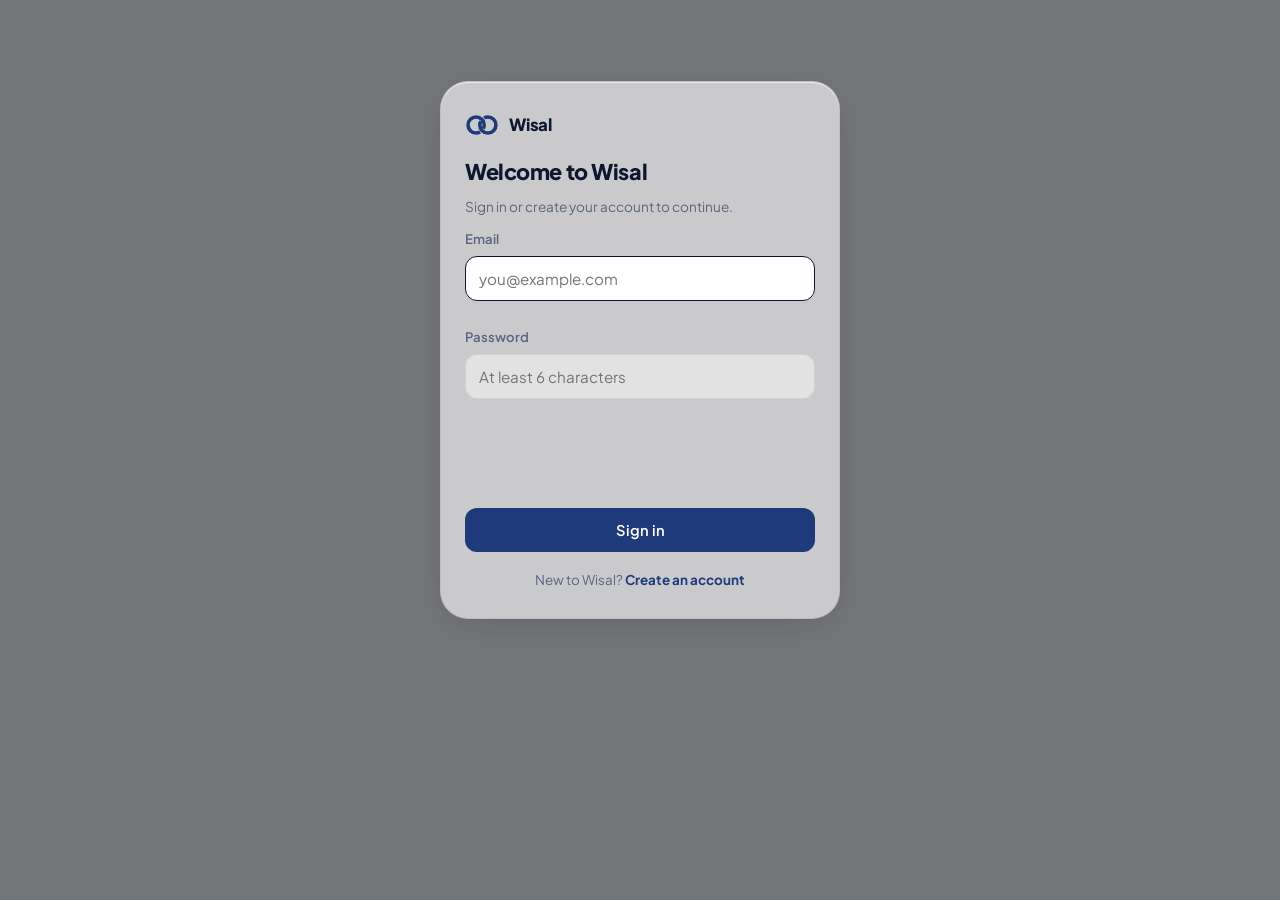
==== 002 index.html @ 13f4074b "Rename index.html to 002 index.html" ====
<!doctype html>
<html lang="en" data-theme="light">
<head>
<meta charset="utf-8">
<meta name="viewport" content="width=device-width, initial-scale=1, viewport-fit=cover">
<meta name="theme-color" content="#F3F5FA" media="(prefers-color-scheme: light)">
<meta name="theme-color" content="#0A0E1A" media="(prefers-color-scheme: dark)">
<link rel="manifest" href="./manifest.json">
<meta name="color-scheme" content="light dark">
<meta name="mobile-web-app-capable" content="yes">
<meta name="apple-mobile-web-app-capable" content="yes">
<meta name="apple-mobile-web-app-status-bar-style" content="black-translucent">
<meta name="apple-mobile-web-app-title" content="Wisal">
<meta name="application-name" content="Wisal">
<link rel="icon" type="image/png" href="[data-uri]">
<link rel="apple-touch-icon" href="[data-uri]">
<title>Wisal</title>
<meta name="description" content="Wisal, a calm, private family life OS. Fifteen spaces for your household: family, health, money, meals, memories and more. Offline-first, your data stays on your device.">
<link rel="preconnect" href="https://fonts.googleapis.com">
<link rel="preconnect" href="https://fonts.gstatic.com" crossorigin>
<link href="https://fonts.googleapis.com/css2?family=Plus+Jakarta+Sans:wght@400;500;600;700;800&family=IBM+Plex+Mono:wght@400;500;600&display=swap" rel="stylesheet">
<link rel="stylesheet" href="/styles.css">
</head>
<body>
<div class="app" id="app" style="display:none">
 <div class="backdrop" id="backdrop" hidden data-action="close-drawer"></div>

 <!-- ===================== SIDEBAR ===================== -->
 <aside class="sidebar" id="sidebar" aria-label="Primary navigation">
 <div class="brand">
 <button class="brand__logo" id="brandLogo" data-action="avatar" title="Set your profile picture" aria-label="Set your profile picture">
 <svg stroke-linecap="butt" class="ico" viewBox="0 0 24 24" fill="none" stroke="currentColor" stroke-width="2.5"><circle cx="7.85" cy="12" r="5.7" stroke-dasharray="2.64 3.34 29.84"/><circle cx="16.15" cy="12" r="5.7" stroke-dasharray="20.54 3.34 11.93"/></svg>
 </button>
 <span class="brand__text">
 <span class="brand__name">Wisal</span>
 <span class="brand__sub" id="brandSub">Family OS</span>
 </span>
 </div>

 <nav class="nav" aria-label="Spaces">
 <button class="nav__item" data-view="home" title="Home">
 <svg class="ico" viewBox="0 0 24 24"><rect x="3.5" y="3.5" width="7" height="7" rx="2.2"/><rect x="13.5" y="3.5" width="7" height="7" rx="2.2"/><rect x="3.5" y="13.5" width="7" height="7" rx="2.2"/><rect x="13.5" y="13.5" width="7" height="7" rx="2.2"/></svg>
 <span class="nav__label">Home</span>
 </button>

 <button class="nav__item nav__item--hidden-day" hidden data-view="dashboard" style="--c:var(--m-dashboard)" title="My Day">
 <svg class="ico" viewBox="0 0 24 24"><path d="M3 18h18"/><path d="M7 18a5 5 0 0 1 10 0"/><path d="M12 3.5V6M5.2 8.2 6.8 9.8M18.8 8.2 17.2 9.8M2.5 14h2M19.5 14h2"/></svg>
 <span class="nav__label">My Day</span>
 </button>

 <button class="nav__item nav__item--ai" data-view="ai" data-aitab="1" style="--c:var(--m-ai)" title="Wisal AI"><svg class="ico" viewBox="0 0 24 24"><path d="M12 3l2.5 5.5L20 11l-5.5 2.5L12 19l-2.5-5.5L4 11l5.5-2.5z"/></svg><span class="nav__label">AI Assistant</span></button>

 <button class="nav__item nav__item--hidden-chats" data-view="ai" hidden style="--c:var(--m-ai)" title="Chats"><svg class="ico" viewBox="0 0 24 24"><path d="M4.5 6.6a2 2 0 0 1 2-2h11a2 2 0 0 1 2 2v6a2 2 0 0 1-2 2h-6.4l-4.1 3.4V14.6H6.5a2 2 0 0 1-2-2Z"/><circle cx="9.4" cy="9.6" r=".8" fill="currentColor" stroke="none"/><circle cx="12.9" cy="9.6" r=".8" fill="currentColor" stroke="none"/><circle cx="16.4" cy="9.6" r=".8" fill="currentColor" stroke="none"/></svg><span class="nav__label">Chats</span></button>

 <div class="nav__group" data-group="people" style="--c:var(--m-family)">
 <button class="nav__grouphd" data-grouphd="people" title="Family &amp; People"><span class="nav__groupico"><svg class="ico" viewBox="0 0 24 24"><circle cx="9" cy="8" r="2.7"/><path d="M4.4 19c0-2.85 2.05-4.6 4.6-4.6s4.6 1.75 4.6 4.6"/><circle cx="16.6" cy="9.4" r="2"/><path d="M14.6 19c.15-1.95 1-3.3 2.6-3.3 1.45 0 2.35.95 2.6 2.4"/></svg></span><span class="nav__grouptitle">Family &amp; People</span><svg class="nav__chev" viewBox="0 0 24 24"><path d="M6 9l6 6 6-6"/></svg></button>
 <div class="nav__groupitems">
 <button class="nav__item" data-view="family" style="--c:var(--m-family)" title="Family Management">
 <svg class="ico" viewBox="0 0 24 24"><circle cx="9" cy="8" r="2.7"/><path d="M4.4 19c0-2.85 2.05-4.6 4.6-4.6s4.6 1.75 4.6 4.6"/><circle cx="16.6" cy="9.4" r="2"/><path d="M14.6 19c.15-1.95 1-3.3 2.6-3.3 1.45 0 2.35.95 2.6 2.4"/></svg>
 <span class="nav__label">Family</span>
 </button>
 <button class="nav__item" data-view="relationship" style="--c:var(--m-relationship)" title="Relationship">
 <svg class="ico" viewBox="0 0 24 24"><path d="M12 20.3s-7-4.4-7-9.4A3.8 3.8 0 0 1 12 8.2a3.8 3.8 0 0 1 7 2.7c0 5-7 9.4-7 9.4Z"/></svg>
 <span class="nav__label">Relationship</span>
 </button>
 <button class="nav__item" data-view="planning" style="--c:var(--m-planning)" title="Planning">
 <svg class="ico" viewBox="0 0 24 24"><rect x="5" y="4.5" width="14" height="16" rx="2"/><path d="M9 4.5V3.5h6v1"/><path d="M8.5 11.5l1.8 1.8L14 9.5"/></svg>
 <span class="nav__label">Planning</span>
 </button>
 <button class="nav__item" data-view="memory" style="--c:var(--m-memory)" title="Memory Vault">
 <svg class="ico" viewBox="0 0 24 24"><path d="M5 8.5 12 5l7 3.5v7L12 19l-7-3.5Z"/><path d="M5 8.5 12 12l7-3.5M12 12v7"/></svg>
 <span class="nav__label">Memory Vault</span>
 </button>

 <button class="nav__item" data-view="vault" style="--c:var(--m-vault)" title="Secure Vault">
 <svg class="ico" viewBox="0 0 24 24"><rect x="4" y="10" width="16" height="11" rx="2.5"/><path d="M8 10V7a4 4 0 0 1 8 0v3"/><circle cx="12" cy="15.5" r="1.6"/></svg>
 <span class="nav__label">Secure Vault</span>
 </button>
 </div>
 </div>

 <div class="nav__group" data-group="health" style="--c:var(--m-health)">
 <button class="nav__grouphd" data-grouphd="health" title="Health &amp; Body"><span class="nav__groupico"><svg class="ico" viewBox="0 0 24 24"><path d="M12 20s-7-4.25-7-9.1C5 8.2 6.75 6.6 9 6.6c1.45 0 2.65.72 3 1.8.35-1.08 1.55-1.8 3-1.8 2.25 0 4 1.6 4 4.3 0 4.85-7 9.1-7 9.1Z"/></svg></span><span class="nav__grouptitle">Health &amp; Body</span><svg class="nav__chev" viewBox="0 0 24 24"><path d="M6 9l6 6 6-6"/></svg></button>
 <div class="nav__groupitems">
 <button class="nav__item" data-view="health" style="--c:var(--m-health)" title="Health &amp; Medical">
 <svg class="ico" viewBox="0 0 24 24"><path d="M12 20s-7-4.25-7-9.1C5 8.2 6.75 6.6 9 6.6c1.45 0 2.65.72 3 1.8.35-1.08 1.55-1.8 3-1.8 2.25 0 4 1.6 4 4.3 0 4.85-7 9.1-7 9.1Z"/><path d="M12 10.4v3.5M10.25 12.15h3.5"/></svg>
 <span class="nav__label">Health &amp; Medical</span>
 </button>
 <button class="nav__item" data-view="fitness" style="--c:var(--m-fitness)" title="Fitness">
 <svg class="ico" viewBox="0 0 24 24"><path d="M6.5 9v6M4 10.5v3M17.5 9v6M20 10.5v3M6.5 12h11"/></svg>
 <span class="nav__label">Fitness</span>
 </button>
 <button class="nav__item" data-view="nutrition" style="--c:var(--m-nutrition)" title="Nutrition">
 <svg class="ico" viewBox="0 0 24 24"><path d="M5 19C5 11 11 5 19 5c0 8-6 14-14 14Z"/><path d="M5 19l7-7"/></svg>
 <span class="nav__label">Nutrition</span>
 </button>
 </div>
 </div>

 <div class="nav__group" data-group="home" style="--c:var(--m-finance)">
 <button class="nav__grouphd" data-grouphd="home" title="Home &amp; Money"><span class="nav__groupico"><svg class="ico" viewBox="0 0 24 24"><path d="M4 11.5 12 5l8 6.5"/><path d="M6 10.5V19a1 1 0 0 0 1 1h10a1 1 0 0 0 1-1v-8.5"/></svg></span><span class="nav__grouptitle">Home &amp; Money</span><svg class="nav__chev" viewBox="0 0 24 24"><path d="M6 9l6 6 6-6"/></svg></button>
 <div class="nav__groupitems">
 <button class="nav__item" data-view="cooking" style="--c:var(--m-cooking)" title="Cooking">
 <svg class="ico" viewBox="0 0 24 24"><path d="M5 10.5h14V16a3 3 0 0 1-3 3H8a3 3 0 0 1-3-3v-5.5Z"/><path d="M3.5 10.5h17M8.5 10.5V8.5a3.5 3.5 0 0 1 7 0v2"/></svg>
 <span class="nav__label">Cooking</span>
 </button>
 <button class="nav__item" data-view="homemgmt" style="--c:var(--m-homemgmt)" title="Home Management">
 <svg class="ico" viewBox="0 0 24 24"><path d="M4 11.5 12 5l8 6.5"/><path d="M6 10.5V19a1 1 0 0 0 1 1h10a1 1 0 0 0 1-1v-8.5"/><path d="M10 20v-4h4v4"/></svg>
 <span class="nav__label">Home Management</span>
 </button>
 <button class="nav__item" data-view="finance" style="--c:var(--m-finance)" title="Finance">
 <svg class="ico" viewBox="0 0 24 24"><path d="M4 7.6C4 6.2 5.15 5.1 6.6 5.1H16.5a1 1 0 0 1 1 1V8"/><rect x="4" y="7.6" width="15.5" height="11.4" rx="2.4"/><path d="M19.5 11.7h-2.7a2.05 2.05 0 0 0 0 4.1h2.7"/><circle cx="16.2" cy="13.75" r=".7" fill="currentColor" stroke="none"/></svg>
 <span class="nav__label">Finance</span>
 </button>
 </div>
 </div>

 <div class="nav__group" data-group="life" style="--c:var(--m-learning)">
 <button class="nav__grouphd" data-grouphd="life" title="Life &amp; Growth"><span class="nav__groupico"><svg class="ico" viewBox="0 0 24 24"><circle cx="12" cy="12" r="8.5"/><path d="M14.9 9.1 13.2 13l-4.1 1.9L10.8 11Z"/></svg></span><span class="nav__grouptitle">Life &amp; Growth</span><svg class="nav__chev" viewBox="0 0 24 24"><path d="M6 9l6 6 6-6"/></svg></button>
 <div class="nav__groupitems">
 <button class="nav__item" data-view="learning" style="--c:var(--m-learning)" title="Learning">
 <svg class="ico" viewBox="0 0 24 24"><path d="M12 6.6C10.5 5.5 8.6 5.1 6.5 5.1c-1 0-1.8.1-2.5.35v12.2c.7-.25 1.5-.35 2.5-.35 2.1 0 4 .4 5.5 1.5"/><path d="M12 6.6c1.5-1.1 3.4-1.5 5.5-1.5 1 0 1.8.1 2.5.35v12.2c-.7-.25-1.5-.35-2.5-.35-2.1 0-4 .4-5.5 1.5"/><path d="M12 6.6v12.2"/></svg>
 <span class="nav__label">Learning</span>
 </button>
 <button class="nav__item" data-view="journal" style="--c:var(--m-journal)" title="Journal &amp; Memories">
 <svg class="ico" viewBox="0 0 24 24"><rect x="4.6" y="3.6" width="14.8" height="16.8" rx="2.3"/><path d="M8 3.6v16.8"/><path d="M13 3.6v5.6l2-1.35 2 1.35V3.6"/></svg>
 <span class="nav__label">Journal &amp; Memories</span>
 </button>
 <button class="nav__item" data-view="travel" style="--c:var(--m-travel)" title="Travel">
 <svg class="ico" viewBox="0 0 24 24"><rect x="4" y="7.6" width="16" height="11.9" rx="2.3"/><path d="M9 7.6V6.1A1.5 1.5 0 0 1 10.5 4.6h3A1.5 1.5 0 0 1 15 6.1V7.6"/><path d="M9.2 7.6v11.9M14.8 7.6v11.9"/></svg>
 <span class="nav__label">Travel</span>
 </button>
 </div>
 </div>

 <div class="nav__group" data-group="soul" style="--c:var(--m-wellbeing)">
 <button class="nav__grouphd" data-grouphd="soul" title="Mind &amp; Soul"><span class="nav__groupico"><svg class="ico" viewBox="0 0 24 24"><path d="M12 3.5c2.2 1.8 2.2 4.6 0 6.4-2.2-1.8-2.2-4.6 0-6.4Z"/><path d="M12 9.9c1.8 2.2 4.6 2.2 6.4 0-1.8-2.2-4.6-2.2-6.4 0Z"/><path d="M12 9.9c-1.8 2.2-4.6 2.2-6.4 0 1.8-2.2 4.6-2.2 6.4 0Z"/><path d="M12 10v10.5"/></svg></span><span class="nav__grouptitle">Mind &amp; Soul</span><svg class="nav__chev" viewBox="0 0 24 24"><path d="M6 9l6 6 6-6"/></svg></button>
 <div class="nav__groupitems">
 <button class="nav__item" data-view="wellbeing" style="--c:var(--m-wellbeing)" title="Wellbeing &amp; Growth">
 <svg class="ico" viewBox="0 0 24 24"><path d="M12 21v-8"/><path d="M12 13c0-2.8 2-4.8 4.8-4.8 0 2.8-2 4.8-4.8 4.8Z"/><path d="M12 14.5c0-2.4-1.8-4.2-4.4-4.2 0 2.4 1.8 4.2 4.4 4.2Z"/></svg>
 <span class="nav__label">Wellbeing &amp; Growth</span>
 </button>
 <button class="nav__item" data-view="legacy" style="--c:var(--m-legacy)" title="Legacy &amp; Akhirah">
 <svg class="ico" viewBox="0 0 24 24"><circle cx="12" cy="9" r="5"/><path d="M12 14v6.5"/><path d="M9 20.5h6"/></svg>
 <span class="nav__label">Legacy &amp; Akhirah</span>
 </button>
 </div>
 </div>

 <div class="nav__divider"></div>

 <button class="nav__item" data-view="settings" style="--c:var(--m-settings)" title="Settings">
 <svg class="ico" viewBox="0 0 24 24"><path d="M4 7.2h8.3M16.8 7.2H20"/><circle cx="14.7" cy="7.2" r="2.3"/><path d="M4 16.8h2.9M11.4 16.8H20"/><circle cx="9.1" cy="16.8" r="2.3"/></svg>
 <span class="nav__label">Settings</span>
 </button>
 </nav>

 <div class="sidebar__foot">
 <button class="footbtn" data-action="theme-toggle" aria-label="Toggle light or dark theme">
 <svg class="ico ico-sun" viewBox="0 0 24 24"><circle cx="12" cy="12" r="4"/><path d="M12 2.5v2M12 19.5v2M21.5 12h-2M4.5 12h-2M18.4 5.6l-1.4 1.4M7 17l-1.4 1.4M18.4 18.4 17 17M7 7 5.6 5.6"/></svg>
 <svg class="ico ico-moon" viewBox="0 0 24 24"><path d="M20.5 14.6A8 8 0 0 1 9.4 3.5 7 7 0 1 0 20.5 14.6Z"/></svg>
 <span class="footbtn__lbl">Theme</span>
 </button>
 <button class="footbtn" data-action="collapse" aria-label="Collapse navigation">
 <svg class="ico" viewBox="0 0 24 24"><rect x="3.5" y="4.5" width="17" height="15" rx="2.6"/><path d="M9.2 4.5v15"/><path d="M15.6 9.5 13 12l2.6 2.5"/></svg>
 <span class="footbtn__lbl">Collapse</span>
 </button>
 </div>
 </aside>

 <!-- ===================== MAIN ===================== -->
 <div class="main">
 <header class="topbar">
 <button class="iconbtn topbar__menu" data-action="menu" aria-label="Open menu">
 <svg class="ico" viewBox="0 0 24 24"><path d="M4 7h16M4 12h16M4 17h16"/></svg>
 </button>
 <div class="topbar__title" id="pageTitle">Home</div>
 <div class="topbar__right">
 <span class="clock" id="clock">—</span>
 <div class="qa">
 <button class="qa__btn" id="qaBtn" aria-label="Quick add" title="Quick add" aria-haspopup="true" aria-expanded="false"><svg class="ico" viewBox="0 0 24 24"><path d="M12 5v14M5 12h14"/></svg></button>
 </div>
 <button class="iconbtn" id="srchBtn" aria-label="Search everything" title="Search (Ctrl+K)" aria-haspopup="dialog">
 <svg class="ico" viewBox="0 0 24 24"><circle cx="11" cy="11" r="6.5"/><path d="M20 20l-4.2-4.2"/></svg>
 </button>
 <div class="noti">
 <button class="iconbtn noti__btn" id="notiBtn" aria-label="Notifications" title="Notifications" aria-haspopup="true" aria-expanded="false">
 <svg class="ico" viewBox="0 0 24 24"><path d="M6 9.5a6 6 0 0 1 12 0c0 4 1.4 5.5 1.4 5.5H4.6S6 13.5 6 9.5Z"/><path d="M10 18.5a2 2 0 0 0 4 0"/></svg>
 <span class="noti__badge" id="notiBadge" hidden>0</span>
 </button>
 </div>
 <button class="iconbtn" data-action="theme-toggle" aria-label="Toggle light or dark theme" title="Toggle theme">
 <svg class="ico ico-sun" viewBox="0 0 24 24"><circle cx="12" cy="12" r="4"/><path d="M12 2.5v2M12 19.5v2M21.5 12h-2M4.5 12h-2M18.4 5.6l-1.4 1.4M7 17l-1.4 1.4M18.4 18.4 17 17M7 7 5.6 5.6"/></svg>
 <svg class="ico ico-moon" viewBox="0 0 24 24"><path d="M20.5 14.6A8 8 0 0 1 9.4 3.5 7 7 0 1 0 20.5 14.6Z"/></svg>
 </button>
 </div>
 </header>

 <main class="canvas" id="canvas">

 <!-- ===== HOME ===== -->
 <section class="view active" id="view-home">
 <div class="dash">
 <header class="hero reveal">
 <svg class="hero__rings" viewBox="0 0 100 100" aria-hidden="true"><circle cx="38" cy="50" r="26"/><circle cx="62" cy="50" r="26"/></svg>
 <span class="hero__salam">Assalamu alaikum</span>
 <h1 class="dash__title"><span id="greetWord">Welcome</span>,<br><span id="greetName" class="dash__name">Welcome home</span></h1>
 <p class="dash__lede hero__lede">One calm home for everything your family is.</p>
 <div class="hero__pulse" id="heroPulse"></div>
 <div class="hero__date"><span id="dashDate">&mdash;</span> &middot; Family OS</div>
 </header>

 <div id="gsCard"></div>

 <div id="homeToday" class="reveal" style="animation-delay:.05s"></div>
 <div id="homeGlance" class="reveal" style="animation-delay:.1s"></div>

 <div class="dash__quicklabel reveal" style="animation-delay:.07s"><span class="eyebrow">Quick actions</span></div>
 <div class="dash__quick reveal" style="animation-delay:.08s">
 <button class="quick" data-view="family">
 <span class="quick__ico" style="--c:var(--m-family)"><svg class="ico" viewBox="0 0 24 24"><circle cx="9" cy="8" r="2.7"/><path d="M4.4 19c0-2.85 2.05-4.6 4.6-4.6s4.6 1.75 4.6 4.6"/><circle cx="16.6" cy="9.4" r="2"/><path d="M14.6 19c.15-1.95 1-3.3 2.6-3.3 1.45 0 2.35.95 2.6 2.4"/></svg></span>
 <span>Set up your family</span>
 <svg class="ico ico-arrow" viewBox="0 0 24 24"><path d="M5 12h14M13 6l6 6-6 6"/></svg>
 </button>
 <button class="quick" data-view="journal">
 <span class="quick__ico" style="--c:var(--m-journal)"><svg class="ico" viewBox="0 0 24 24"><rect x="4.6" y="3.6" width="14.8" height="16.8" rx="2.3"/><path d="M8 3.6v16.8"/><path d="M13 3.6v5.6l2-1.35 2 1.35V3.6"/></svg></span>
 <span>Write a memory</span>
 <svg class="ico ico-arrow" viewBox="0 0 24 24"><path d="M5 12h14M13 6l6 6-6 6"/></svg>
 </button>
 <button class="quick" data-view="travel">
 <span class="quick__ico" style="--c:var(--m-travel)"><svg class="ico" viewBox="0 0 24 24"><rect x="4" y="7.6" width="16" height="11.9" rx="2.3"/><path d="M9 7.6V6.1A1.5 1.5 0 0 1 10.5 4.6h3A1.5 1.5 0 0 1 15 6.1V7.6"/><path d="M9.2 7.6v11.9M14.8 7.6v11.9"/></svg></span>
 <span>Plan a trip</span>
 <svg class="ico ico-arrow" viewBox="0 0 24 24"><path d="M5 12h14M13 6l6 6-6 6"/></svg>
 </button>
 </div>

 <section class="dash__domains reveal" style="animation-delay:.16s">
 <div class="domains__head"><span class="eyebrow">Your spaces</span><span class="domains__count">15 spaces</span></div>
 <div class="domains">
 <button class="domain" data-view="family" style="--c:var(--m-family)">
 <span class="domain__chip"><svg class="ico" viewBox="0 0 24 24"><circle cx="9" cy="8" r="2.7"/><path d="M4.4 19c0-2.85 2.05-4.6 4.6-4.6s4.6 1.75 4.6 4.6"/><circle cx="16.6" cy="9.4" r="2"/><path d="M14.6 19c.15-1.95 1-3.3 2.6-3.3 1.45 0 2.35.95 2.6 2.4"/></svg></span>
 <div><div class="domain__title">Family</div><div class="domain__desc">Profiles, roles &amp; the household rhythm.</div></div>
 <div class="domain__foot"><span class="domain__status">Ready</span><svg class="ico ico-arrow" viewBox="0 0 24 24"><path d="M5 12h14M13 6l6 6-6 6"/></svg></div>
 </button>

 <button class="domain" data-view="relationship" style="--c:var(--m-relationship)">
 <span class="domain__chip"><svg class="ico" viewBox="0 0 24 24"><path d="M12 20.3s-7-4.4-7-9.4A3.8 3.8 0 0 1 12 8.2a3.8 3.8 0 0 1 7 2.7c0 5-7 9.4-7 9.4Z"/></svg></span>
 <div><div class="domain__title">Relationship</div><div class="domain__desc">Dates, gestures &amp; quality time.</div></div>
 <div class="domain__foot"><span class="domain__status">Ready</span><svg class="ico ico-arrow" viewBox="0 0 24 24"><path d="M5 12h14M13 6l6 6-6 6"/></svg></div>
 </button>

 <button class="domain" data-view="planning" style="--c:var(--m-planning)">
 <span class="domain__chip"><svg class="ico" viewBox="0 0 24 24"><rect x="5" y="4.5" width="14" height="16" rx="2"/><path d="M9 4.5V3.5h6v1"/><path d="M8.5 11.5l1.8 1.8L14 9.5"/></svg></span>
 <div><div class="domain__title">Planning</div><div class="domain__desc">To-dos, weekly plans &amp; projects.</div></div>
 <div class="domain__foot"><span class="domain__status">Ready</span><svg class="ico ico-arrow" viewBox="0 0 24 24"><path d="M5 12h14M13 6l6 6-6 6"/></svg></div>
 </button>

 <button class="domain" data-view="memory" style="--c:var(--m-memory)">
 <span class="domain__chip"><svg class="ico" viewBox="0 0 24 24"><path d="M5 8.5 12 5l7 3.5v7L12 19l-7-3.5Z"/><path d="M5 8.5 12 12l7-3.5M12 12v7"/></svg></span>
 <div><div class="domain__title">Memory Vault</div><div class="domain__desc">Photos, milestones &amp; keepsakes.</div></div>
 <div class="domain__foot"><span class="domain__status">Ready</span><svg class="ico ico-arrow" viewBox="0 0 24 24"><path d="M5 12h14M13 6l6 6-6 6"/></svg></div>
 </button>

 <button class="domain" data-view="health" style="--c:var(--m-health)">
 <span class="domain__chip"><svg class="ico" viewBox="0 0 24 24"><path d="M12 20s-7-4.25-7-9.1C5 8.2 6.75 6.6 9 6.6c1.45 0 2.65.72 3 1.8.35-1.08 1.55-1.8 3-1.8 2.25 0 4 1.6 4 4.3 0 4.85-7 9.1-7 9.1Z"/><path d="M12 10.4v3.5M10.25 12.15h3.5"/></svg></span>
 <div><div class="domain__title">Health &amp; Medical</div><div class="domain__desc">Records, appointments &amp; medications.</div></div>
 <div class="domain__foot"><span class="domain__status">Ready</span><svg class="ico ico-arrow" viewBox="0 0 24 24"><path d="M5 12h14M13 6l6 6-6 6"/></svg></div>
 </button>

 <button class="domain" data-view="fitness" style="--c:var(--m-fitness)">
 <span class="domain__chip"><svg class="ico" viewBox="0 0 24 24"><path d="M6.5 9v6M4 10.5v3M17.5 9v6M20 10.5v3M6.5 12h11"/></svg></span>
 <div><div class="domain__title">Fitness</div><div class="domain__desc">Workouts, steps &amp; routines.</div></div>
 <div class="domain__foot"><span class="domain__status">Ready</span><svg class="ico ico-arrow" viewBox="0 0 24 24"><path d="M5 12h14M13 6l6 6-6 6"/></svg></div>
 </button>

 <button class="domain" data-view="nutrition" style="--c:var(--m-nutrition)">
 <span class="domain__chip"><svg class="ico" viewBox="0 0 24 24"><path d="M5 19C5 11 11 5 19 5c0 8-6 14-14 14Z"/><path d="M5 19l7-7"/></svg></span>
 <div><div class="domain__title">Nutrition</div><div class="domain__desc">Meal plans, water &amp; groceries.</div></div>
 <div class="domain__foot"><span class="domain__status">Ready</span><svg class="ico ico-arrow" viewBox="0 0 24 24"><path d="M5 12h14M13 6l6 6-6 6"/></svg></div>
 </button>

 <button class="domain" data-view="cooking" style="--c:var(--m-cooking)">
 <span class="domain__chip"><svg class="ico" viewBox="0 0 24 24"><path d="M5 10.5h14V16a3 3 0 0 1-3 3H8a3 3 0 0 1-3-3v-5.5Z"/><path d="M3.5 10.5h17M8.5 10.5V8.5a3.5 3.5 0 0 1 7 0v2"/></svg></span>
 <div><div class="domain__title">Cooking</div><div class="domain__desc">Recipes, meal ideas &amp; lists.</div></div>
 <div class="domain__foot"><span class="domain__status">Ready</span><svg class="ico ico-arrow" viewBox="0 0 24 24"><path d="M5 12h14M13 6l6 6-6 6"/></svg></div>
 </button>

 <button class="domain" data-view="homemgmt" style="--c:var(--m-homemgmt)">
 <span class="domain__chip"><svg class="ico" viewBox="0 0 24 24"><path d="M4 11.5 12 5l8 6.5"/><path d="M6 10.5V19a1 1 0 0 0 1 1h10a1 1 0 0 0 1-1v-8.5"/><path d="M10 20v-4h4v4"/></svg></span>
 <div><div class="domain__title">Home Management</div><div class="domain__desc">Chores, upkeep &amp; inventory.</div></div>
 <div class="domain__foot"><span class="domain__status">Ready</span><svg class="ico ico-arrow" viewBox="0 0 24 24"><path d="M5 12h14M13 6l6 6-6 6"/></svg></div>
 </button>

 <button class="domain" data-view="finance" style="--c:var(--m-finance)">
 <span class="domain__chip"><svg class="ico" viewBox="0 0 24 24"><path d="M4 7.6C4 6.2 5.15 5.1 6.6 5.1H16.5a1 1 0 0 1 1 1V8"/><rect x="4" y="7.6" width="15.5" height="11.4" rx="2.4"/><path d="M19.5 11.7h-2.7a2.05 2.05 0 0 0 0 4.1h2.7"/><circle cx="16.2" cy="13.75" r=".7" fill="currentColor" stroke="none"/></svg></span>
 <div><div class="domain__title">Finance</div><div class="domain__desc">Budgets, bills &amp; shared expenses.</div></div>
 <div class="domain__foot"><span class="domain__status">Ready</span><svg class="ico ico-arrow" viewBox="0 0 24 24"><path d="M5 12h14M13 6l6 6-6 6"/></svg></div>
 </button>

 <button class="domain" data-view="learning" style="--c:var(--m-learning)">
 <span class="domain__chip"><svg class="ico" viewBox="0 0 24 24"><path d="M12 6.6C10.5 5.5 8.6 5.1 6.5 5.1c-1 0-1.8.1-2.5.35v12.2c.7-.25 1.5-.35 2.5-.35 2.1 0 4 .4 5.5 1.5"/><path d="M12 6.6c1.5-1.1 3.4-1.5 5.5-1.5 1 0 1.8.1 2.5.35v12.2c-.7-.25-1.5-.35-2.5-.35-2.1 0-4 .4-5.5 1.5"/><path d="M12 6.6v12.2"/></svg></span>
 <div><div class="domain__title">Learning</div><div class="domain__desc">Courses, reading &amp; personal goals.</div></div>
 <div class="domain__foot"><span class="domain__status">Ready</span><svg class="ico ico-arrow" viewBox="0 0 24 24"><path d="M5 12h14M13 6l6 6-6 6"/></svg></div>
 </button>

 <button class="domain" data-view="journal" style="--c:var(--m-journal)">
 <span class="domain__chip"><svg class="ico" viewBox="0 0 24 24"><rect x="4.6" y="3.6" width="14.8" height="16.8" rx="2.3"/><path d="M8 3.6v16.8"/><path d="M13 3.6v5.6l2-1.35 2 1.35V3.6"/></svg></span>
 <div><div class="domain__title">Journal &amp; Memories</div><div class="domain__desc">Entries, photos &amp; milestones.</div></div>
 <div class="domain__foot"><span class="domain__status">Ready</span><svg class="ico ico-arrow" viewBox="0 0 24 24"><path d="M5 12h14M13 6l6 6-6 6"/></svg></div>
 </button>

 <button class="domain" data-view="travel" style="--c:var(--m-travel)">
 <span class="domain__chip"><svg class="ico" viewBox="0 0 24 24"><rect x="4" y="7.6" width="16" height="11.9" rx="2.3"/><path d="M9 7.6V6.1A1.5 1.5 0 0 1 10.5 4.6h3A1.5 1.5 0 0 1 15 6.1V7.6"/><path d="M9.2 7.6v11.9M14.8 7.6v11.9"/></svg></span>
 <div><div class="domain__title">Travel</div><div class="domain__desc">Trips, itineraries &amp; packing.</div></div>
 <div class="domain__foot"><span class="domain__status">Ready</span><svg class="ico ico-arrow" viewBox="0 0 24 24"><path d="M5 12h14M13 6l6 6-6 6"/></svg></div>
 </button>

 <button class="domain" data-view="wellbeing" style="--c:var(--m-wellbeing)">
 <span class="domain__chip"><svg class="ico" viewBox="0 0 24 24"><path d="M12 21v-8"/><path d="M12 13c0-2.8 2-4.8 4.8-4.8 0 2.8-2 4.8-4.8 4.8Z"/><path d="M12 14.5c0-2.4-1.8-4.2-4.4-4.2 0 2.4 1.8 4.2 4.4 4.2Z"/></svg></span>
 <div><div class="domain__title">Wellbeing &amp; Growth</div><div class="domain__desc">Habits, mood &amp; personal growth.</div></div>
 <div class="domain__foot"><span class="domain__status">Ready</span><svg class="ico ico-arrow" viewBox="0 0 24 24"><path d="M5 12h14M13 6l6 6-6 6"/></svg></div>
 </button>

 <button class="domain" data-view="legacy" style="--c:var(--m-legacy)">
 <span class="domain__chip"><svg class="ico" viewBox="0 0 24 24"><circle cx="12" cy="9" r="5"/><path d="M12 14v6.5"/><path d="M9 20.5h6"/></svg></span>
 <div><div class="domain__title">Legacy &amp; Akhirah</div><div class="domain__desc">Good deeds, values &amp; the hereafter.</div></div>
 <div class="domain__foot"><span class="domain__status">Ready</span><svg class="ico ico-arrow" viewBox="0 0 24 24"><path d="M5 12h14M13 6l6 6-6 6"/></svg></div>
 </button>
 </div>
 </section>
 </div>
 </section>

 <!-- ===== FAMILY ===== -->
 <section class="view" id="view-family">
 <div class="mod" style="--c:var(--m-family)">
 <header class="mod__head reveal">
 <span class="mod__chip"><svg class="ico" viewBox="0 0 24 24"><circle cx="9" cy="8" r="2.7"/><path d="M4.4 19c0-2.85 2.05-4.6 4.6-4.6s4.6 1.75 4.6 4.6"/><circle cx="16.6" cy="9.4" r="2"/><path d="M14.6 19c.15-1.95 1-3.3 2.6-3.3 1.45 0 2.35.95 2.6 2.4"/></svg></span>
 <div><span class="eyebrow">Your household</span><h1 class="mod__title">Family Management</h1><p class="mod__desc">Profiles, roles, and the shared rhythm of your household, gathered in one calm place.</p></div>
 </header>
 <nav class="subnav reveal" style="animation-delay:.08s" role="tablist" aria-label="Family sections">
 <button class="subtab is-active" data-sub="family-dashboard" role="tab" aria-selected="true"><svg class="ico" viewBox="0 0 24 24"><rect x="3.5" y="3.5" width="7" height="7" rx="2.2"/><rect x="13.5" y="3.5" width="7" height="7" rx="2.2"/><rect x="3.5" y="13.5" width="7" height="7" rx="2.2"/><rect x="13.5" y="13.5" width="7" height="7" rx="2.2"/></svg>Overview</button>
 <button class="subtab" data-sub="family-members" role="tab" aria-selected="false"><svg class="ico" viewBox="0 0 24 24"><circle cx="12" cy="8" r="3.2"/><path d="M5.5 19.5c0-3.4 2.9-5.6 6.5-5.6s6.5 2.2 6.5 5.6"/></svg>Members</button>
 <button class="subtab" data-sub="family-calendar" role="tab" aria-selected="false"><svg class="ico" viewBox="0 0 24 24"><rect x="4" y="5.2" width="16" height="14.8" rx="2.2"/><path d="M4 9.4h16"/><path d="M8.2 3.4v3.4M15.8 3.4v3.4"/><circle cx="9" cy="13" r=".75" fill="currentColor" stroke="none"/><circle cx="12.5" cy="13" r=".75" fill="currentColor" stroke="none"/><circle cx="16" cy="13" r=".75" fill="currentColor" stroke="none"/><circle cx="9" cy="16.3" r=".75" fill="currentColor" stroke="none"/><circle cx="12.5" cy="16.3" r=".75" fill="currentColor" stroke="none"/></svg>Calendar</button>
 <button class="subtab" data-sub="family-governance" role="tab" aria-selected="false"><svg class="ico" viewBox="0 0 24 24"><path d="M12 3.3 5 5.7v5.1c0 4.3 2.9 7.4 7 8.9 4.1-1.5 7-4.6 7-8.9V5.7L12 3.3Z"/><path d="M9.1 11.7l2 2 3.7-3.9"/></svg>Governance</button>
 <button class="subtab" data-sub="family-goals" role="tab" aria-selected="false"><svg class="ico" viewBox="0 0 24 24"><path d="M6 21V4"/><path d="M6 5h10.5l-2 3.3 2 3.3H6"/></svg>Goals</button>
 <button class="subtab" data-sub="family-meetings" role="tab" aria-selected="false"><svg class="ico" viewBox="0 0 24 24"><rect x="4" y="4.5" width="16" height="11" rx="2"/><path d="M9 19.5l3-3 3 3"/><path d="M8 11l2.4-2.4 2 2L16 7"/></svg>Meetings</button>
 <button class="subtab" data-sub="family-responsibilities" role="tab" aria-selected="false"><svg class="ico" viewBox="0 0 24 24"><path d="M9.5 6.5H19M9.5 12H19M9.5 17.5H19"/><path d="M4.5 6.3l.9.9 1.6-1.7M4.5 11.8l.9.9 1.6-1.7M4.5 17.3l.9.9 1.6-1.7"/></svg>Responsibilities</button>
 <button class="subtab" data-sub="family-documents" role="tab" aria-selected="false"><svg class="ico" viewBox="0 0 24 24"><path d="M7 3.5h7l4 4V20a1 1 0 0 1-1 1H7a1 1 0 0 1-1-1V4.5a1 1 0 0 1 1-1Z"/><path d="M13.5 3.6V8h4.4"/><path d="M9 13h6M9 16.5h4"/></svg>Documents</button>
 <button class="subtab" data-sub="family-familytree" role="tab" aria-selected="false"><svg class="ico" viewBox="0 0 24 24"><circle cx="12" cy="5" r="2"/><circle cx="6" cy="19" r="2"/><circle cx="18" cy="19" r="2"/><path d="M12 7v3.5M6 17v-2.5a1 1 0 0 1 1-1h10a1 1 0 0 1 1 1V17"/></svg>Family Tree</button>
 </nav>
 <div class="subpanels reveal" style="animation-delay:.14s">
 <section class="subpanel is-active" id="sub-family-dashboard" role="tabpanel">
 <div class="dashgrid" id="famDash">
 <div class="widget w-4 widget--score">
 <div class="w-head"><span class="w-ico"><svg class="ico" viewBox="0 0 24 24"><path d="M5 18.5a8 8 0 1 1 14 0"/><path d="M12 18.5l3.6-4.8"/><circle cx="12" cy="18.5" r="1.2" fill="currentColor" stroke="none"/></svg></span><h3 class="w-title">Wellbeing Score</h3></div>
 <div class="score" id="wScore"></div>
 </div>
 <div class="widget w-4">
 <div class="w-head"><span class="w-ico"><svg class="ico" viewBox="0 0 24 24"><circle cx="9" cy="8" r="2.7"/><path d="M4.4 19c0-2.85 2.05-4.6 4.6-4.6s4.6 1.75 4.6 4.6"/><circle cx="16.6" cy="9.4" r="2"/><path d="M14.6 19c.15-1.95 1-3.3 2.6-3.3 1.45 0 2.35.95 2.6 2.4"/></svg></span><h3 class="w-title">Family Members</h3></div>
 <div class="w-body" id="wMembers"></div>
 </div>
 <div class="widget w-4">
 <div class="w-head"><span class="w-ico"><svg class="ico" viewBox="0 0 24 24"><path d="M13 2.5 5.5 13.2H11l-1 8.3 7.5-10.7H12l1-8.4Z"/></svg></span><h3 class="w-title">Quick Actions</h3></div>
 <div class="qa">
 <button class="qa-btn" data-modal="member"><span class="qa-ico"><svg class="ico" viewBox="0 0 24 24"><circle cx="10" cy="8" r="3"/><path d="M4.5 19.2c0-3.1 2.6-5.1 5.5-5.1 1.05 0 2 .25 2.8.7"/><path d="M17.6 14v5M15.1 16.5h5"/></svg></span><span>Add Family Member</span><svg class="ico ico-arrow" viewBox="0 0 24 24"><path d="M5 12h14M13 6l6 6-6 6"/></svg></button>
 <button class="qa-btn" data-modal="goal"><span class="qa-ico"><svg class="ico" viewBox="0 0 24 24"><path d="M6 21V4"/><path d="M6 5h10.5l-2 3.3 2 3.3H6"/></svg></span><span>Create Family Goal</span><svg class="ico ico-arrow" viewBox="0 0 24 24"><path d="M5 12h14M13 6l6 6-6 6"/></svg></button>
 <button class="qa-btn" data-modal="meeting"><span class="qa-ico"><svg class="ico" viewBox="0 0 24 24"><rect x="4" y="4.5" width="16" height="11" rx="2"/><path d="M9 19.5l3-3 3 3"/><path d="M8 11l2.4-2.4 2 2L16 7"/></svg></span><span>Schedule Meeting</span><svg class="ico ico-arrow" viewBox="0 0 24 24"><path d="M5 12h14M13 6l6 6-6 6"/></svg></button>
 <button class="qa-btn" data-modal="announcement"><span class="qa-ico"><svg class="ico" viewBox="0 0 24 24"><path d="M3.5 10.2v3.6a1 1 0 0 0 1 1H7l5 3.4V5.8L7 9.2H4.5a1 1 0 0 0-1 1Z"/><path d="M15 9.2a3.5 3.5 0 0 1 0 5.6"/><path d="M17.4 6.8a7 7 0 0 1 0 10.4"/></svg></span><span>Create Announcement</span><svg class="ico ico-arrow" viewBox="0 0 24 24"><path d="M5 12h14M13 6l6 6-6 6"/></svg></button>
 </div>
 </div>
 <div class="widget w-6">
 <div class="w-head"><span class="w-ico"><svg class="ico" viewBox="0 0 24 24"><path d="M9.5 6.5H19M9.5 12H19M9.5 17.5H19"/><path d="M4.5 6.3l.9.9 1.6-1.7M4.5 11.8l.9.9 1.6-1.7M4.5 17.3l.9.9 1.6-1.7"/></svg></span><h3 class="w-title">Today&rsquo;s Duties</h3><span class="w-meta" id="wDutiesMeta"></span><button class="w-add" data-modal="responsibility" aria-label="Add responsibility"><svg class="ico" viewBox="0 0 24 24"><path d="M12 5v14M5 12h14"/></svg></button></div>
 <div class="w-body" id="wDuties"></div>
 </div>
 <div class="widget w-6">
 <div class="w-head"><span class="w-ico"><svg class="ico" viewBox="0 0 24 24"><rect x="4" y="5.2" width="16" height="14.8" rx="2.2"/><path d="M4 9.4h16"/><path d="M8.2 3.4v3.4M15.8 3.4v3.4"/></svg></span><h3 class="w-title">What&rsquo;s Coming Up</h3></div>
 <div class="w-body" id="wUpcoming"></div>
 </div>
 <div class="widget w-6">
 <div class="w-head"><span class="w-ico"><svg class="ico" viewBox="0 0 24 24"><path d="M21 12a9 9 0 1 1-3-6.7"/><path d="M21 4v4h-4"/><path d="M12 8v4.5l3 1.7"/></svg></span><h3 class="w-title">Bills Due Soon</h3><span class="w-meta" id="wBillsMeta"></span><button class="w-add" data-modal="planned" aria-label="Add planned payment"><svg class="ico" viewBox="0 0 24 24"><path d="M12 5v14M5 12h14"/></svg></button></div>
 <div class="w-body" id="wBills"></div>
 </div>
 <div class="widget w-6">
 <div class="w-head"><span class="w-ico"><svg class="ico" viewBox="0 0 24 24"><path d="M6 21V4"/><path d="M6 5h10.5l-2 3.3 2 3.3H6"/></svg></span><h3 class="w-title">Family Goals Progress</h3><span class="w-meta" id="wGoalsMeta"></span></div>
 <div class="w-body" id="wGoals"></div>
 </div>
 <div class="widget w-12 widget--feed">
 <div class="w-head"><span class="w-ico"><svg class="ico" viewBox="0 0 24 24"><path d="M3 12h3.5l2-6.5 4 13.5 2.2-7H21"/></svg></span><h3 class="w-title">Family Activity Feed</h3></div>
 <div class="w-body feed" id="wActivity"></div>
 </div>
 <div class="widget w-4">
 <div class="w-head"><span class="w-ico"><svg class="ico" viewBox="0 0 24 24"><path d="M4.5 20.5h15"/><path d="M6 20.5V13a1.8 1.8 0 0 1 1.8-1.8h8.4A1.8 1.8 0 0 1 18 13v7.5"/><path d="M6 15.4c1 0 1.2.9 2.4.9s1.4-.9 2.4-.9 1.2.9 2.4.9 1.4-.9 2.4-.9 1.2.9 1.8.9"/><path d="M9 11.2V8.6M12 11.2V8.6M15 11.2V8.6"/><circle cx="9" cy="7.7" r=".7" fill="currentColor" stroke="none"/><circle cx="12" cy="7.7" r=".7" fill="currentColor" stroke="none"/><circle cx="15" cy="7.7" r=".7" fill="currentColor" stroke="none"/></svg></span><h3 class="w-title">Upcoming Birthdays</h3></div>
 <div class="w-body" id="wBirthdays"></div>
 </div>
 <div class="widget w-4">
 <div class="w-head"><span class="w-ico"><svg class="ico" viewBox="0 0 24 24"><path d="M3.5 10.2v3.6a1 1 0 0 0 1 1H7l5 3.4V5.8L7 9.2H4.5a1 1 0 0 0-1 1Z"/><path d="M15 9.2a3.5 3.5 0 0 1 0 5.6"/><path d="M17.4 6.8a7 7 0 0 1 0 10.4"/></svg></span><h3 class="w-title">Recent Announcements</h3></div>
 <div class="w-body" id="wAnnouncements"></div>
 </div>
 <div class="widget w-4">
 <div class="w-head"><span class="w-ico"><svg class="ico" viewBox="0 0 24 24"><path d="M7 3.5h7l4 4V20a1 1 0 0 1-1 1H7a1 1 0 0 1-1-1V4.5a1 1 0 0 1 1-1Z"/><path d="M13.5 3.6V8h4.4"/><path d="M9 13h6M9 16.5h4"/></svg></span><h3 class="w-title">Documents</h3><span class="w-meta" id="wDocsMeta"></span><button class="w-add" data-modal="document" aria-label="Add document"><svg class="ico" viewBox="0 0 24 24"><path d="M12 5v14M5 12h14"/></svg></button></div>
 <div class="w-body" id="wDocs"></div>
 </div>
 <div class="widget w-12 widget--foundation">
 <div class="w-head"><span class="w-ico"><svg class="ico" viewBox="0 0 24 24"><path d="M12 3.3 5 5.7v5.1c0 4.3 2.9 7.4 7 8.9 4.1-1.5 7-4.6 7-8.9V5.7L12 3.3Z"/><path d="M9.1 11.7l2 2 3.7-3.9"/></svg></span><h3 class="w-title">Family Foundation</h3><span class="w-meta" id="wFoundationMeta"></span></div>
 <div class="w-body" id="wFoundation"></div>
 </div>
 </div>
 </section>
 <section class="subpanel" id="sub-family-members" role="tabpanel">
 <div id="membersList"></div>
 <div id="memberDetail" hidden></div>
 </section>
 <section class="subpanel" id="sub-family-governance" role="tabpanel">
 <div id="govWrap"></div>
 </section>
 <section class="subpanel" id="sub-family-meetings" role="tabpanel">
 <div id="meetingsList"></div>
 <div id="meetingDetail" hidden></div>
 </section>
 <section class="subpanel" id="sub-family-goals" role="tabpanel">
 <div id="goalsList"></div>
 </section>
 <section class="subpanel" id="sub-family-calendar" role="tabpanel">
 <div id="calWrap"></div>
 </section>
 <section class="subpanel" id="sub-family-responsibilities" role="tabpanel">
 <div id="respWrap"></div>
 </section>
 <section class="subpanel" id="sub-family-documents" role="tabpanel">
 <div id="docsWrap"></div>
 </section>
 <section class="subpanel" id="sub-family-familytree" role="tabpanel">
 <div id="treeWrap"></div>
 </section>
 </div>
 </div>
 </section>

 <!-- ===== HEALTH ===== -->
 <section class="view" id="view-health">
 <div class="mod" style="--c:var(--m-health)">
 <header class="mod__head reveal">
 <span class="mod__chip"><svg class="ico" viewBox="0 0 24 24"><path d="M12 20s-7-4.25-7-9.1C5 8.2 6.75 6.6 9 6.6c1.45 0 2.65.72 3 1.8.35-1.08 1.55-1.8 3-1.8 2.25 0 4 1.6 4 4.3 0 4.85-7 9.1-7 9.1Z"/><path d="M12 10.4v3.5M10.25 12.15h3.5"/></svg></span>
 <div><span class="eyebrow">Health &amp; care</span><h1 class="mod__title">Health &amp; Medical</h1><p class="mod__desc">Records, medications and care for everyone &mdash; easy to find when it matters most.</p></div>
 </header>
 <nav class="subnav reveal" style="animation-delay:.08s" role="tablist" aria-label="Health sections">
 <button class="subtab is-active" data-sub="health-dashboard" role="tab" aria-selected="true"><svg class="ico" viewBox="0 0 24 24"><rect x="3.5" y="3.5" width="7" height="7" rx="2.2"/><rect x="13.5" y="3.5" width="7" height="7" rx="2.2"/><rect x="3.5" y="13.5" width="7" height="7" rx="2.2"/><rect x="13.5" y="13.5" width="7" height="7" rx="2.2"/></svg>Overview</button>
 <button class="subtab" data-sub="health-profiles" role="tab" aria-selected="false"><svg class="ico" viewBox="0 0 24 24"><circle cx="12" cy="8" r="3.2"/><path d="M5.5 19.5c0-3.4 2.9-5.6 6.5-5.6s6.5 2.2 6.5 5.6"/></svg>Profiles</button>
 <button class="subtab" data-sub="health-medications" role="tab" aria-selected="false"><svg class="ico" viewBox="0 0 24 24"><rect x="3" y="9" width="18" height="6" rx="3" transform="rotate(-45 12 12)"/><path d="M8.3 7.7l8 8"/></svg>Medications</button>
 <button class="subtab" data-sub="health-appointments" role="tab" aria-selected="false"><svg class="ico" viewBox="0 0 24 24"><rect x="4" y="5.2" width="16" height="14.8" rx="2.2"/><path d="M4 9.4h16"/><path d="M8.2 3.4v3.4M15.8 3.4v3.4"/><path d="M8.8 14.4l2 2 3.6-3.8"/></svg>Appointments</button>
 <button class="subtab" data-sub="health-records" role="tab" aria-selected="false"><svg class="ico" viewBox="0 0 24 24"><path d="M13 3.5H6.5A1.5 1.5 0 0 0 5 5v14a1.5 1.5 0 0 0 1.5 1.5h11A1.5 1.5 0 0 0 19 19V9.5L13 3.5Z"/><path d="M13 3.5V9.5h6"/><path d="M9.6 14.2h4.8M12 11.8v4.8"/></svg>Records</button>
 <button class="subtab" data-sub="health-vitals" role="tab" aria-selected="false"><svg class="ico" viewBox="0 0 24 24"><path d="M3 12h3.4l1.8-5.4 3.4 11 2.4-7.2 1.4 1.6H21"/></svg>Vitals</button>
 </nav>
 <div class="subpanels reveal" style="animation-delay:.14s">
 <section class="subpanel is-active" id="sub-health-dashboard" role="tabpanel"><div id="hOverview"></div></section>
 <section class="subpanel" id="sub-health-profiles" role="tabpanel"><div id="hProfiles"></div></section>
 <section class="subpanel" id="sub-health-medications" role="tabpanel"><div id="hMeds"></div></section>
 <section class="subpanel" id="sub-health-appointments" role="tabpanel"><div id="hAppts"></div></section>
 <section class="subpanel" id="sub-health-records" role="tabpanel"><div id="hRecords"></div></section>
 <section class="subpanel" id="sub-health-vitals" role="tabpanel"><div id="hVitals"></div></section>
 </div>
 </div>
 </section>

 <!-- ===== FINANCE ===== -->
 <section class="view" id="view-finance">
 <div class="mod" style="--c:var(--m-finance)">
 <header class="mod__head reveal">
 <span class="mod__chip"><svg class="ico" viewBox="0 0 24 24"><path d="M4 7.6C4 6.2 5.15 5.1 6.6 5.1H16.5a1 1 0 0 1 1 1V8"/><rect x="4" y="7.6" width="15.5" height="11.4" rx="2.4"/><path d="M19.5 11.7h-2.7a2.05 2.05 0 0 0 0 4.1h2.7"/><circle cx="16.2" cy="13.75" r=".7" fill="currentColor" stroke="none"/></svg></span>
 <div><span class="eyebrow">Money matters</span><h1 class="mod__title">Finance</h1><p class="mod__desc">Income, expenses and budgets for the whole household &mdash; a clear picture of where the money goes.</p></div>
 </header>
 <nav class="subnav reveal" style="animation-delay:.08s" role="tablist" aria-label="Finance sections">
 <button class="subtab is-active" data-sub="finance-dashboard" role="tab" aria-selected="true"><svg class="ico" viewBox="0 0 24 24"><rect x="3.5" y="3.5" width="7" height="7" rx="2.2"/><rect x="13.5" y="3.5" width="7" height="7" rx="2.2"/><rect x="3.5" y="13.5" width="7" height="7" rx="2.2"/><rect x="13.5" y="13.5" width="7" height="7" rx="2.2"/></svg>Overview</button>
 <button class="subtab" data-sub="finance-transactions" role="tab" aria-selected="false"><svg class="ico" viewBox="0 0 24 24"><path d="M4 9h13l-3.2-3.2"/><path d="M20 15H7l3.2 3.2"/></svg>Transactions</button>
 <button class="subtab" data-sub="finance-planned" role="tab" aria-selected="false"><svg class="ico" viewBox="0 0 24 24"><path d="M21 12a9 9 0 1 1-3-6.7"/><path d="M21 4v4h-4"/><path d="M12 8v4.5l3 1.7"/></svg>Planned</button>
 <button class="subtab" data-sub="finance-debts" role="tab" aria-selected="false"><svg class="ico" viewBox="0 0 24 24"><path d="M16 4h4v4M20 4l-6 6"/><path d="M8 20H4v-4M4 20l6-6"/></svg>Debts</button>
 <button class="subtab" data-sub="finance-budget" role="tab" aria-selected="false"><svg class="ico" viewBox="0 0 24 24"><path d="M12 3.5a8.5 8.5 0 1 0 8.5 8.5"/><path d="M12 3.5V12h8.5"/></svg>Budget</button>
 <button class="subtab" data-sub="finance-savings" role="tab" aria-selected="false"><svg class="ico" viewBox="0 0 24 24"><ellipse cx="12" cy="6" rx="7" ry="3"/><path d="M5 6v6c0 1.7 3.1 3 7 3s7-1.3 7-3V6"/><path d="M5 12v6c0 1.7 3.1 3 7 3s7-1.3 7-3v-6"/></svg>Savings</button>
 <button class="subtab" data-sub="finance-stats" role="tab" aria-selected="false"><svg class="ico" viewBox="0 0 24 24"><path d="M5 20V10M12 20V4M19 20v-7"/></svg>Statistics</button>
 </nav>
 <div class="subpanels reveal" style="animation-delay:.14s">
 <section class="subpanel is-active" id="sub-finance-dashboard" role="tabpanel"><div id="finOverview"></div></section>
 <section class="subpanel" id="sub-finance-transactions" role="tabpanel"><div id="finTx"></div></section>
 <section class="subpanel" id="sub-finance-planned" role="tabpanel"><div id="finPlanned"></div></section>
 <section class="subpanel" id="sub-finance-debts" role="tabpanel"><div id="finDebts"></div></section>
 <section class="subpanel" id="sub-finance-budget" role="tabpanel"><div id="finBudget"></div></section>
 <section class="subpanel" id="sub-finance-savings" role="tabpanel"><div id="finSavings"></div></section>
 <section class="subpanel" id="sub-finance-stats" role="tabpanel"><div id="finStats"></div></section>
 </div>
 </div>
 </section>

 <!-- ===== LEARNING ===== -->
 <section class="view" id="view-learning">
 <div class="mod" style="--c:var(--m-learning)">
 <header class="mod__head reveal">
 <span class="mod__chip"><svg class="ico" viewBox="0 0 24 24"><path d="M12 6.6C10.5 5.5 8.6 5.1 6.5 5.1c-1 0-1.8.1-2.5.35v12.2c.7-.25 1.5-.35 2.5-.35 2.1 0 4 .4 5.5 1.5"/><path d="M12 6.6c1.5-1.1 3.4-1.5 5.5-1.5 1 0 1.8.1 2.5.35v12.2c-.7-.25-1.5-.35-2.5-.35-2.1 0-4 .4-5.5 1.5"/><path d="M12 6.6v12.2"/></svg></span>
 <div><span class="eyebrow">Growth &amp; learning</span><h1 class="mod__title">Learning</h1><p class="mod__desc">Courses, reading, and goals, keep everyone's growth moving in one place.</p></div>
 </header>
 <nav class="subnav reveal" style="animation-delay:.08s" role="tablist" aria-label="Learning sections">
 <button class="subtab is-active" data-sub="learning-dashboard" role="tab" aria-selected="true"><svg class="ico" viewBox="0 0 24 24"><rect x="3.5" y="3.5" width="7" height="7" rx="2.2"/><rect x="13.5" y="3.5" width="7" height="7" rx="2.2"/><rect x="3.5" y="13.5" width="7" height="7" rx="2.2"/><rect x="13.5" y="13.5" width="7" height="7" rx="2.2"/></svg>Overview</button>
 <button class="subtab" data-sub="learning-courses" role="tab" aria-selected="false"><svg class="ico" viewBox="0 0 24 24"><path d="M3 9.5 12 5l9 4.5-9 4.5L3 9.5Z"/><path d="M6.5 11.8V16c0 1.4 2.4 2.6 5.5 2.6s5.5-1.2 5.5-2.6v-4.2"/><path d="M21 9.5V14"/></svg>Courses</button>
 <button class="subtab" data-sub="learning-books" role="tab" aria-selected="false"><svg class="ico" viewBox="0 0 24 24"><path d="M4 5.5A2.5 2.5 0 0 1 6.5 3H19v15H6.5A2.5 2.5 0 0 0 4 20.5V5.5Z"/><path d="M19 18v3H6.5A2.5 2.5 0 0 1 4 20.5"/><path d="M8 7.5h7"/></svg>Books</button>
 <button class="subtab" data-sub="learning-skills" role="tab" aria-selected="false"><svg class="ico" viewBox="0 0 24 24"><circle cx="12" cy="12" r="7.5"/><circle cx="12" cy="12" r="3.8"/><circle cx="12" cy="12" r=".8"/></svg>Skills</button>
 </nav>
 <div class="subpanels reveal" style="animation-delay:.14s">
 <section class="subpanel is-active" id="sub-learning-dashboard" role="tabpanel"><div id="lnOverview"></div></section>
 <section class="subpanel" id="sub-learning-courses" role="tabpanel"><div id="lnCourses"></div></section>
 <section class="subpanel" id="sub-learning-books" role="tabpanel"><div id="lnBooks"></div></section>
 <section class="subpanel" id="sub-learning-skills" role="tabpanel"><div id="lnSkills"></div></section>
 </div>
 </div>
 </section>

 <!-- ===== JOURNAL ===== -->
 <section class="view" id="view-journal">
 <div class="mod" style="--c:var(--m-journal)">
 <header class="mod__head reveal">
 <span class="mod__chip"><svg class="ico" viewBox="0 0 24 24"><rect x="4.6" y="3.6" width="14.8" height="16.8" rx="2.3"/><path d="M8 3.6v16.8"/><path d="M13 3.6v5.6l2-1.35 2 1.35V3.6"/></svg></span>
 <div><span class="eyebrow">Moments kept</span><h1 class="mod__title">Journal &amp; Memories</h1><p class="mod__desc">Entries, photos, and milestones, the small moments worth keeping.</p></div>
 </header>
 <nav class="subnav reveal" style="animation-delay:.08s" role="tablist" aria-label="Journal sections">
 <button class="subtab is-active" data-sub="journal-dashboard" role="tab" aria-selected="true"><svg class="ico" viewBox="0 0 24 24"><rect x="3.5" y="3.5" width="7" height="7" rx="2.2"/><rect x="13.5" y="3.5" width="7" height="7" rx="2.2"/><rect x="3.5" y="13.5" width="7" height="7" rx="2.2"/><rect x="13.5" y="13.5" width="7" height="7" rx="2.2"/></svg>Timeline</button>
 <button class="subtab" data-sub="journal-entries" role="tab" aria-selected="false"><svg class="ico" viewBox="0 0 24 24"><path d="M5 4.5h11l3 3V19a1 1 0 0 1-1 1H5a1 1 0 0 1-1-1V5.5a1 1 0 0 1 1-1Z"/><path d="M8 9.5h6M8 13h8M8 16.5h5"/></svg>Entries</button>
 <button class="subtab" data-sub="journal-gratitude" role="tab" aria-selected="false"><svg class="ico" viewBox="0 0 24 24"><path d="M12 20.3s-7-4.4-7-9.4A3.8 3.8 0 0 1 12 8.2a3.8 3.8 0 0 1 7 2.7c0 5-7 9.4-7 9.4Z"/></svg>Gratitude</button>
 <button class="subtab" data-sub="journal-milestones" role="tab" aria-selected="false"><svg class="ico" viewBox="0 0 24 24"><path d="M6 21V4.5"/><path d="M6 5.2h10.5l-2 3.3 2 3.3H6"/></svg>Milestones</button>
 </nav>
 <div class="subpanels reveal" style="animation-delay:.14s">
 <section class="subpanel is-active" id="sub-journal-dashboard" role="tabpanel"><div id="jOverview"></div></section>
 <section class="subpanel" id="sub-journal-entries" role="tabpanel"><div id="jEntries"></div></section>
 <section class="subpanel" id="sub-journal-gratitude" role="tabpanel"><div id="jGratitude"></div></section>
 <section class="subpanel" id="sub-journal-milestones" role="tabpanel"><div id="jMilestones"></div></section>
 </div>
 </div>
 </section>

 <!-- ===== TRAVEL ===== -->
 <section class="view" id="view-travel">
 <div class="mod" style="--c:var(--m-travel)">
 <header class="mod__head reveal">
 <span class="mod__chip"><svg class="ico" viewBox="0 0 24 24"><rect x="4" y="7.6" width="16" height="11.9" rx="2.3"/><path d="M9 7.6V6.1A1.5 1.5 0 0 1 10.5 4.6h3A1.5 1.5 0 0 1 15 6.1V7.6"/><path d="M9.2 7.6v11.9M14.8 7.6v11.9"/></svg></span>
 <div><span class="eyebrow">Trips &amp; journeys</span><h1 class="mod__title">Travel</h1><p class="mod__desc">Trips, itineraries, and packing lists, everything for the journey, ready to go.</p></div>
 </header>
 <nav class="subnav reveal" style="animation-delay:.08s" role="tablist" aria-label="Travel sections">
 <button class="subtab is-active" data-sub="travel-dashboard" role="tab" aria-selected="true"><svg class="ico" viewBox="0 0 24 24"><rect x="3.5" y="3.5" width="7" height="7" rx="2.2"/><rect x="13.5" y="3.5" width="7" height="7" rx="2.2"/><rect x="3.5" y="13.5" width="7" height="7" rx="2.2"/><rect x="13.5" y="13.5" width="7" height="7" rx="2.2"/></svg>Overview</button>
 <button class="subtab" data-sub="travel-trips" role="tab" aria-selected="false"><svg class="ico" viewBox="0 0 24 24"><path d="M10.5 20.5 9 14.8 3.8 13l16-8.5-4.6 15.7-4.7-2.2Z"/><path d="M9 14.8l10.6-9.9"/></svg>Trips</button>
 <button class="subtab" data-sub="travel-packing" role="tab" aria-selected="false"><svg class="ico" viewBox="0 0 24 24"><rect x="5" y="8" width="14" height="12" rx="2.5"/><path d="M9 8V6.5A2.5 2.5 0 0 1 11.5 4h1A2.5 2.5 0 0 1 15 6.5V8"/><path d="M9 12v4M15 12v4"/></svg>Packing</button>
 <button class="subtab" data-sub="travel-bucket" role="tab" aria-selected="false"><svg class="ico" viewBox="0 0 24 24"><path d="M12 21s-6.5-5.3-6.5-10A6.5 6.5 0 0 1 12 4.5 6.5 6.5 0 0 1 18.5 11c0 4.7-6.5 10-6.5 10Z"/><circle cx="12" cy="10.8" r="2.3"/></svg>Bucket list</button>
 </nav>
 <div class="subpanels reveal" style="animation-delay:.14s">
 <section class="subpanel is-active" id="sub-travel-dashboard" role="tabpanel"><div id="tvOverview"></div></section>
 <section class="subpanel" id="sub-travel-trips" role="tabpanel"><div id="tvTrips"></div></section>
 <section class="subpanel" id="sub-travel-packing" role="tabpanel"><div id="tvPacking"></div></section>
 <section class="subpanel" id="sub-travel-bucket" role="tabpanel"><div id="tvBucket"></div></section>
 </div>
 </div>
 </section>

 <!-- ===== RELATIONSHIP ===== -->
 <section class="view" id="view-relationship">
 <div class="mod" style="--c:var(--m-relationship)">
 <header class="mod__head reveal">
 <span class="mod__chip"><svg class="ico" viewBox="0 0 24 24"><path d="M12 20.3s-7-4.4-7-9.4A3.8 3.8 0 0 1 12 8.2a3.8 3.8 0 0 1 7 2.7c0 5-7 9.4-7 9.4Z"/></svg></span>
 <div><span class="eyebrow">Just the two of you</span><h1 class="mod__title">Relationship</h1><p class="mod__desc">Nurture the bond, important dates, kind gestures, and quality time together.</p></div>
 </header>
 <div id="rlLock"></div>
 <div id="rlPrivate" hidden>
 <div class="rlbar reveal">
 <span class="rlbar__tag"><svg class="ico" viewBox="0 0 24 24"><rect x="5" y="10.5" width="14" height="9.5" rx="2.5"/><path d="M8.5 10.5V8a3.5 3.5 0 0 1 7 0v2.5"/></svg>Private space</span>
 <span class="lncard__sp"></span>
 <button class="rlbar__btn" data-rlchange="1">Change PIN</button>
 <button class="rlbar__btn rlbar__btn--lock" data-rllock="1"><svg class="ico" viewBox="0 0 24 24"><rect x="5" y="10.5" width="14" height="9.5" rx="2.5"/><path d="M8.5 10.5V8a3.5 3.5 0 0 1 7 0v2.5"/></svg>Lock now</button>
 </div>
 <nav class="subnav reveal" style="animation-delay:.06s" role="tablist" aria-label="Relationship sections">
 <button class="subtab is-active" data-sub="relationship-dashboard" role="tab" aria-selected="true"><svg class="ico" viewBox="0 0 24 24"><path d="M12 20.3s-7-4.4-7-9.4A3.8 3.8 0 0 1 12 8.2a3.8 3.8 0 0 1 7 2.7c0 5-7 9.4-7 9.4Z"/></svg>Us</button>
 <button class="subtab" data-sub="relationship-notes" role="tab" aria-selected="false"><svg class="ico" viewBox="0 0 24 24"><rect x="3.5" y="5.5" width="17" height="13" rx="2.5"/><path d="M4.5 7l7.5 6 7.5-6"/></svg>Love notes</button>
 <button class="subtab" data-sub="relationship-dates" role="tab" aria-selected="false"><svg class="ico" viewBox="0 0 24 24"><rect x="4" y="6" width="16" height="14" rx="2.5"/><path d="M8 3.8V8M16 3.8V8M4 11h16"/><path d="M12 17.6s-2.8-1.8-2.8-3.8a1.55 1.55 0 0 1 2.8-1 1.55 1.55 0 0 1 2.8 1c0 2-2.8 3.8-2.8 3.8Z"/></svg>Special dates</button>
 <button class="subtab" data-sub="relationship-plans" role="tab" aria-selected="false"><svg class="ico" viewBox="0 0 24 24"><path d="M12 3.5l2.2 5.1 5.3.4-4 3.5 1.2 5.2L12 20.4l-4.7 2.7 1.2-5.2-4-3.5 5.3-.4L12 3.5Z"/></svg>Date ideas</button>
 </nav>
 <div class="subpanels reveal" style="animation-delay:.12s">
 <section class="subpanel is-active" id="sub-relationship-dashboard" role="tabpanel"><div id="rlUs"></div></section>
 <section class="subpanel" id="sub-relationship-notes" role="tabpanel"><div id="rlNotes"></div></section>
 <section class="subpanel" id="sub-relationship-dates" role="tabpanel"><div id="rlDates"></div></section>
 <section class="subpanel" id="sub-relationship-plans" role="tabpanel"><div id="rlPlans"></div></section>
 </div>
 </div>
 </div>
 </section>

 <!-- ===== PLANNING ===== -->
 <section class="view" id="view-planning">
 <div class="mod" style="--c:var(--m-planning)">
 <header class="mod__head reveal">
 <span class="mod__chip"><svg class="ico" viewBox="0 0 24 24"><rect x="5" y="4.5" width="14" height="16" rx="2"/><path d="M9 4.5V3.5h6v1"/><path d="M8.5 11.5l1.8 1.8L14 9.5"/></svg></span>
 <div><span class="eyebrow">Tasks &amp; plans</span><h1 class="mod__title">Planning</h1><p class="mod__desc">Stay ahead, shared to-dos, weekly plans, and the projects you're working on together.</p></div>
 </header>
 <nav class="subnav reveal" style="animation-delay:.08s" role="tablist" aria-label="Planning sections">
 <button class="subtab is-active" data-sub="planning-dashboard" role="tab" aria-selected="true"><svg class="ico" viewBox="0 0 24 24"><rect x="3.5" y="3.5" width="7" height="7" rx="2.2"/><rect x="13.5" y="3.5" width="7" height="7" rx="2.2"/><rect x="3.5" y="13.5" width="7" height="7" rx="2.2"/><rect x="13.5" y="13.5" width="7" height="7" rx="2.2"/></svg>Overview</button>
 <button class="subtab" data-sub="planning-tasks" role="tab" aria-selected="false"><svg class="ico" viewBox="0 0 24 24"><rect x="4" y="4" width="16" height="16" rx="3.5"/><path d="M8.5 12.2l2.4 2.4 4.6-5"/></svg>Tasks</button>
 <button class="subtab" data-sub="planning-projects" role="tab" aria-selected="false"><svg class="ico" viewBox="0 0 24 24"><path d="M4 7.5A2 2 0 0 1 6 5.5h4l2 2.5h6a2 2 0 0 1 2 2V17a2.5 2.5 0 0 1-2.5 2.5h-11A2.5 2.5 0 0 1 4 17V7.5Z"/></svg>Projects</button>
 <button class="subtab" data-sub="planning-week" role="tab" aria-selected="false"><svg class="ico" viewBox="0 0 24 24"><rect x="4" y="6" width="16" height="14" rx="2.5"/><path d="M8 3.8V8M16 3.8V8M4 11h16"/></svg>Week</button>
 </nav>
 <div class="subpanels reveal" style="animation-delay:.14s">
 <section class="subpanel is-active" id="sub-planning-dashboard" role="tabpanel"><div id="plOverview"></div></section>
 <section class="subpanel" id="sub-planning-tasks" role="tabpanel"><div id="plTasks"></div></section>
 <section class="subpanel" id="sub-planning-projects" role="tabpanel"><div id="plProjects"></div></section>
 <section class="subpanel" id="sub-planning-week" role="tabpanel"><div id="plWeek"></div></section>
 </div>
 </div>
 </section>

 <!-- ===== MEMORY VAULT ===== -->
 <section class="view" id="view-memory">
 <div class="mod" style="--c:var(--m-memory)">
 <header class="mod__head reveal">
 <span class="mod__chip"><svg class="ico" viewBox="0 0 24 24"><path d="M5 8.5 12 5l7 3.5v7L12 19l-7-3.5Z"/><path d="M5 8.5 12 12l7-3.5M12 12v7"/></svg></span>
 <div><span class="eyebrow">Family keepsakes</span><h1 class="mod__title">Memory Vault</h1><p class="mod__desc">Treasure the moments, photos, milestones, and keepsakes kept safe in one place.</p></div>
 </header>
 <nav class="subnav reveal" style="animation-delay:.08s" role="tablist" aria-label="Memory sections">
 <button class="subtab is-active" data-sub="memory-dashboard" role="tab" aria-selected="true"><svg class="ico" viewBox="0 0 24 24"><rect x="3.5" y="3.5" width="7" height="7" rx="2.2"/><rect x="13.5" y="3.5" width="7" height="7" rx="2.2"/><rect x="3.5" y="13.5" width="7" height="7" rx="2.2"/><rect x="13.5" y="13.5" width="7" height="7" rx="2.2"/></svg>Overview</button>
 <button class="subtab" data-sub="memory-albums" role="tab" aria-selected="false"><svg class="ico" viewBox="0 0 24 24"><rect x="4" y="5" width="16" height="14" rx="2.5"/><circle cx="9" cy="10" r="1.6"/><path d="M4.5 16.5 9.5 12l3 2.8 3-2.3 4 3.7"/></svg>Albums</button>
 <button class="subtab" data-sub="memory-stories" role="tab" aria-selected="false"><svg class="ico" viewBox="0 0 24 24"><path d="M12 6.5c-1.6-1.4-3.9-1.9-6.5-1.5v13c2.6-.4 4.9.1 6.5 1.5 1.6-1.4 3.9-1.9 6.5-1.5v-13c-2.6-.4-4.9.1-6.5 1.5Z"/><path d="M12 6.5V20"/></svg>Stories</button>
 <button class="subtab" data-sub="memory-capsule" role="tab" aria-selected="false"><svg class="ico" viewBox="0 0 24 24"><path d="M7 4h10M7 20h10M8 4c0 4 3.2 4.6 3.2 8S8 16 8 20M16 4c0 4-3.2 4.6-3.2 8s3.2 4 3.2 8"/></svg>Time capsule</button>
 </nav>
 <div class="subpanels reveal" style="animation-delay:.14s">
 <section class="subpanel is-active" id="sub-memory-dashboard" role="tabpanel"><div id="mmOverview"></div></section>
 <section class="subpanel" id="sub-memory-albums" role="tabpanel"><div id="mmAlbums"></div></section>
 <section class="subpanel" id="sub-memory-stories" role="tabpanel"><div id="mmStories"></div></section>
 <section class="subpanel" id="sub-memory-capsule" role="tabpanel"><div id="mmCapsule"></div></section>
 </div>
 </div>
 </section>

 <!-- ===== SECURE VAULT ===== -->
 <section class="view" id="view-vault">
 <div class="mod" style="--c:var(--m-vault)">
 <header class="mod__head reveal">
 <span class="mod__chip"><svg class="ico" viewBox="0 0 24 24"><rect x="4" y="10" width="16" height="11" rx="2.5"/><path d="M8 10V7a4 4 0 0 1 8 0v3"/><circle cx="12" cy="15.5" r="1.6"/></svg></span>
 <div><span class="eyebrow">Locked & private</span><h1 class="mod__title">Secure Vault</h1><p class="mod__desc">Your most sensitive documents, protected by a password only you know.</p></div>
 </header>
 <div id="vaultLock"></div>
 <div id="vaultBody" hidden></div>
 </div>
 </section>

 <!-- ===== FITNESS ===== -->
 <section class="view" id="view-fitness">
 <div class="mod" style="--c:var(--m-fitness)">
 <header class="mod__head reveal">
 <span class="mod__chip"><svg class="ico" viewBox="0 0 24 24"><path d="M6.5 9v6M4 10.5v3M17.5 9v6M20 10.5v3M6.5 12h11"/></svg></span>
 <div><span class="eyebrow">Move &amp; train</span><h1 class="mod__title">Fitness</h1><p class="mod__desc">Move together, workouts, step tracking, routines, and progress for the whole family.</p></div>
 </header>
 <nav class="subnav reveal" style="animation-delay:.08s" role="tablist" aria-label="Fitness sections">
 <button class="subtab is-active" data-sub="fitness-dashboard" role="tab" aria-selected="true"><svg class="ico" viewBox="0 0 24 24"><rect x="3.5" y="3.5" width="7" height="7" rx="2.2"/><rect x="13.5" y="3.5" width="7" height="7" rx="2.2"/><rect x="3.5" y="13.5" width="7" height="7" rx="2.2"/><rect x="13.5" y="13.5" width="7" height="7" rx="2.2"/></svg>Overview</button>
 <button class="subtab" data-sub="fitness-workouts" role="tab" aria-selected="false"><svg class="ico" viewBox="0 0 24 24"><path d="M7.5 8.5v7M4.5 10v4M16.5 8.5v7M19.5 10v4M7.5 12h9"/></svg>Workouts</button>
 <button class="subtab" data-sub="fitness-goals" role="tab" aria-selected="false"><svg class="ico" viewBox="0 0 24 24"><path d="M3.5 12.5h4l2-5 3.5 9 2.5-6 1.5 2h3.5"/></svg>Goals</button>
 <button class="subtab" data-sub="fitness-routines" role="tab" aria-selected="false"><svg class="ico" viewBox="0 0 24 24"><path d="M8 6.5h12M8 12h12M8 17.5h12"/><circle cx="4.5" cy="6.5" r="1.2"/><circle cx="4.5" cy="12" r="1.2"/><circle cx="4.5" cy="17.5" r="1.2"/></svg>Routines</button>
 </nav>
 <div class="subpanels reveal" style="animation-delay:.14s">
 <section class="subpanel is-active" id="sub-fitness-dashboard" role="tabpanel"><div id="ftOverview"></div></section>
 <section class="subpanel" id="sub-fitness-workouts" role="tabpanel"><div id="ftWorkouts"></div></section>
 <section class="subpanel" id="sub-fitness-goals" role="tabpanel"><div id="ftGoals"></div></section>
 <section class="subpanel" id="sub-fitness-routines" role="tabpanel"><div id="ftRoutines"></div></section>
 </div>
 </div>
 </section>

 <!-- ===== NUTRITION ===== -->
 <section class="view" id="view-nutrition">
 <div class="mod" style="--c:var(--m-nutrition)">
 <header class="mod__head reveal">
 <span class="mod__chip"><svg class="ico" viewBox="0 0 24 24"><path d="M5 19C5 11 11 5 19 5c0 8-6 14-14 14Z"/><path d="M5 19l7-7"/></svg></span>
 <div><span class="eyebrow">Food &amp; water</span><h1 class="mod__title">Nutrition</h1><p class="mod__desc">Eat well, meal plans, calories, water intake, and balanced choices for everyone.</p></div>
 </header>
 <nav class="subnav reveal" style="animation-delay:.08s" role="tablist" aria-label="Nutrition sections">
 <button class="subtab is-active" data-sub="nutrition-dashboard" role="tab" aria-selected="true"><svg class="ico" viewBox="0 0 24 24"><rect x="3.5" y="3.5" width="7" height="7" rx="2.2"/><rect x="13.5" y="3.5" width="7" height="7" rx="2.2"/><rect x="3.5" y="13.5" width="7" height="7" rx="2.2"/><rect x="13.5" y="13.5" width="7" height="7" rx="2.2"/></svg>Overview</button>
 <button class="subtab" data-sub="nutrition-meals" role="tab" aria-selected="false"><svg class="ico" viewBox="0 0 24 24"><path d="M12 8c-1.1-2.1-3.6-2.7-5.4-1.4C4.5 8.1 3.9 11 4.9 13.6c1 2.6 3 5.1 4.9 5.1.9 0 1.1-.5 2.2-.5s1.3.5 2.2.5c1.9 0 3.9-2.5 4.9-5.1 1-2.6.4-5.5-1.7-7C15.6 5.3 13.1 5.9 12 8Z"/><path d="M12 8c0-2 1-3.4 2.6-4"/></svg>Food diary</button>
 <button class="subtab" data-sub="nutrition-water" role="tab" aria-selected="false"><svg class="ico" viewBox="0 0 24 24"><path d="M12 3.5S6 10 6 14a6 6 0 0 0 12 0c0-4-6-10.5-6-10.5Z"/></svg>Water</button>
 <button class="subtab" data-sub="nutrition-habits" role="tab" aria-selected="false"><svg class="ico" viewBox="0 0 24 24"><path d="M5 19c0-8 5-13 14-14-.5 9-5.5 14-12 14"/><path d="M5 19c3-3.2 6-5.2 10-6.2"/></svg>Habits</button>
 </nav>
 <div class="subpanels reveal" style="animation-delay:.14s">
 <section class="subpanel is-active" id="sub-nutrition-dashboard" role="tabpanel"><div id="ntOverview"></div></section>
 <section class="subpanel" id="sub-nutrition-meals" role="tabpanel"><div id="ntMeals"></div></section>
 <section class="subpanel" id="sub-nutrition-water" role="tabpanel"><div id="ntWater"></div></section>
 <section class="subpanel" id="sub-nutrition-habits" role="tabpanel"><div id="ntHabits"></div></section>
 </div>
 </div>
 </section>

 <!-- ===== COOKING ===== -->
 <section class="view" id="view-cooking">
 <div class="mod" style="--c:var(--m-cooking)">
 <header class="mod__head reveal">
 <span class="mod__chip"><svg class="ico" viewBox="0 0 24 24"><path d="M5 10.5h14V16a3 3 0 0 1-3 3H8a3 3 0 0 1-3-3v-5.5Z"/><path d="M3.5 10.5h17M8.5 10.5V8.5a3.5 3.5 0 0 1 7 0v2"/></svg></span>
 <div><span class="eyebrow">Kitchen &amp; meals</span><h1 class="mod__title">Cooking</h1><p class="mod__desc">Cook with joy, recipes, meal ideas, shopping lists, and family favourites.</p></div>
 </header>
 <nav class="subnav reveal" style="animation-delay:.08s" role="tablist" aria-label="Cooking sections">
 <button class="subtab is-active" data-sub="cooking-dashboard" role="tab" aria-selected="true"><svg class="ico" viewBox="0 0 24 24"><rect x="3.5" y="3.5" width="7" height="7" rx="2.2"/><rect x="13.5" y="3.5" width="7" height="7" rx="2.2"/><rect x="3.5" y="13.5" width="7" height="7" rx="2.2"/><rect x="13.5" y="13.5" width="7" height="7" rx="2.2"/></svg>Overview</button>
 <button class="subtab" data-sub="cooking-recipes" role="tab" aria-selected="false"><svg class="ico" viewBox="0 0 24 24"><path d="M7.2 3.8v6.4M4.8 3.8v3.4a2.4 2.4 0 0 0 4.8 0V3.8"/><path d="M7.2 10.2v10"/><path d="M16.2 3.8c-1.5 1.7-2 4.6-1 6.7.5 1 1.6 1.2 1.6 1.2v8.5"/></svg>Recipes</button>
 <button class="subtab" data-sub="cooking-meals" role="tab" aria-selected="false"><svg class="ico" viewBox="0 0 24 24"><rect x="4" y="6" width="16" height="14" rx="2.5"/><path d="M8 3.8V8M16 3.8V8M4 11h16"/></svg>Meal plan</button>
 <button class="subtab" data-sub="cooking-shopping" role="tab" aria-selected="false"><svg class="ico" viewBox="0 0 24 24"><circle cx="9.6" cy="19.2" r="1.3"/><circle cx="16.9" cy="19.2" r="1.3"/><path d="M4 5h2.1l2.1 10a1.6 1.6 0 0 0 1.6 1.3h6.5a1.6 1.6 0 0 0 1.6-1.2L19.8 8H7"/></svg>Shopping</button>
 </nav>
 <div class="subpanels reveal" style="animation-delay:.14s">
 <section class="subpanel is-active" id="sub-cooking-dashboard" role="tabpanel"><div id="ckOverview"></div></section>
 <section class="subpanel" id="sub-cooking-recipes" role="tabpanel"><div id="ckRecipes"></div></section>
 <section class="subpanel" id="sub-cooking-meals" role="tabpanel"><div id="ckMeals"></div></section>
 <section class="subpanel" id="sub-cooking-shopping" role="tabpanel"><div id="ckShopping"></div></section>
 </div>
 </div>
 </section>

 <!-- ===== HOME MANAGEMENT ===== -->
 <section class="view" id="view-homemgmt">
 <div class="mod" style="--c:var(--m-homemgmt)">
 <header class="mod__head reveal">
 <span class="mod__chip"><svg class="ico" viewBox="0 0 24 24"><path d="M4 11.5 12 5l8 6.5"/><path d="M6 10.5V19a1 1 0 0 0 1 1h10a1 1 0 0 0 1-1v-8.5"/><path d="M10 20v-4h4v4"/></svg></span>
 <div><span class="eyebrow">Home &amp; chores</span><h1 class="mod__title">Home Management</h1><p class="mod__desc">Run the household, chores, maintenance, inventory, and the little upkeep tasks.</p></div>
 </header>
 <nav class="subnav reveal" style="animation-delay:.08s" role="tablist" aria-label="Home sections">
 <button class="subtab is-active" data-sub="homemgmt-dashboard" role="tab" aria-selected="true"><svg class="ico" viewBox="0 0 24 24"><rect x="3.5" y="3.5" width="7" height="7" rx="2.2"/><rect x="13.5" y="3.5" width="7" height="7" rx="2.2"/><rect x="3.5" y="13.5" width="7" height="7" rx="2.2"/><rect x="13.5" y="13.5" width="7" height="7" rx="2.2"/></svg>Overview</button>
 <button class="subtab" data-sub="homemgmt-chores" role="tab" aria-selected="false"><svg class="ico" viewBox="0 0 24 24"><path d="M4.5 6.2l1.5 1.5 2.5-3"/><path d="M11.5 6.5H20"/><path d="M4.5 12.2l1.5 1.5 2.5-3"/><path d="M11.5 12.5H20"/><path d="M4.5 18.2l1.5 1.5 2.5-3"/><path d="M11.5 18.5H20"/></svg>Chores</button>
 <button class="subtab" data-sub="homemgmt-maintenance" role="tab" aria-selected="false"><svg class="ico" viewBox="0 0 24 24"><path d="M14.8 6.2a4.1 4.1 0 0 0-5.5 5.1L4 16.6V20h3.4l5.3-5.3a4.1 4.1 0 0 0 5.1-5.5l-2.7 2.7-2.2-.5-.5-2.2 2.4-3Z"/></svg>Maintenance</button>
 <button class="subtab" data-sub="homemgmt-supplies" role="tab" aria-selected="false"><svg class="ico" viewBox="0 0 24 24"><path d="M4 8l8-4 8 4v8l-8 4-8-4V8Z"/><path d="M4 8l8 4 8-4M12 12v8"/></svg>Supplies</button>
 </nav>
 <div class="subpanels reveal" style="animation-delay:.14s">
 <section class="subpanel is-active" id="sub-homemgmt-dashboard" role="tabpanel"><div id="hmOverview"></div></section>
 <section class="subpanel" id="sub-homemgmt-chores" role="tabpanel"><div id="hmChores"></div></section>
 <section class="subpanel" id="sub-homemgmt-maintenance" role="tabpanel"><div id="hmMaint"></div></section>
 <section class="subpanel" id="sub-homemgmt-supplies" role="tabpanel"><div id="hmSupplies"></div></section>
 </div>
 </div>
 </section>

 <!-- ===== DASHBOARD (Analytics & Insights) ===== -->
 <section class="view" id="view-dashboard">
 <div class="mod" style="--c:var(--m-dashboard)">
 <header class="mod__head reveal">
 <span class="mod__chip"><svg class="ico" viewBox="0 0 24 24"><path d="M4.5 4.5v15h15"/><path d="M8 14l3-3 2.6 2.6L19 9"/></svg></span>
 <div><span class="eyebrow">Today · At a glance</span><h1 class="mod__title">My Day</h1><p class="mod__desc">Your whole life at a glance, the key signals from every space, gathered in one calm view.</p></div>
 </header>
 <div id="mydayBody" class="reveal" style="animation-delay:.06s"></div>
 </div>
 </section>

 <!-- ===== AI FAMILY ASSISTANT ===== -->
 <section class="view" id="view-ai">
 <div class="mod mod--ai" style="--c:var(--m-ai)">
 <div class="chat__gate" id="chatGate" hidden></div>
 <div id="commWrap" class="reveal" style="animation-delay:.06s"></div>
 </div>
 </section>

 <!-- ===== WELLBEING & GROWTH ===== -->
 <section class="view" id="view-wellbeing">
 <div class="mod" style="--c:var(--m-wellbeing)">
 <header class="mod__head reveal">
 <span class="mod__chip"><svg class="ico" viewBox="0 0 24 24"><path d="M12 21v-8"/><path d="M12 13c0-2.8 2-4.8 4.8-4.8 0 2.8-2 4.8-4.8 4.8Z"/><path d="M12 14.5c0-2.4-1.8-4.2-4.4-4.2 0 2.4 1.8 4.2 4.4 4.2Z"/></svg></span>
 <div><span class="eyebrow">Mind &amp; heart</span><h1 class="mod__title">Wellbeing &amp; Growth</h1><p class="mod__desc">Nurture mind and mood, habits, reflection, gratitude, and steady personal growth.</p></div>
 </header>
 <nav class="subnav reveal" style="animation-delay:.08s" role="tablist" aria-label="Wellbeing sections">
 <button class="subtab is-active" data-sub="wellbeing-dashboard" role="tab" aria-selected="true"><svg class="ico" viewBox="0 0 24 24"><rect x="3.5" y="3.5" width="7" height="7" rx="2.2"/><rect x="13.5" y="3.5" width="7" height="7" rx="2.2"/><rect x="3.5" y="13.5" width="7" height="7" rx="2.2"/><rect x="13.5" y="13.5" width="7" height="7" rx="2.2"/></svg>Overview</button>
 <button class="subtab" data-sub="wellbeing-checkins" role="tab" aria-selected="false"><svg class="ico" viewBox="0 0 24 24"><circle cx="12" cy="12" r="4"/><path d="M12 3v2M12 19v2M4.6 4.6l1.4 1.4M18 18l1.4 1.4M3 12h2M19 12h2M4.6 19.4 6 18M18 6l1.4-1.4"/></svg>Check-ins</button>
 <button class="subtab" data-sub="wellbeing-selfcare" role="tab" aria-selected="false"><svg class="ico" viewBox="0 0 24 24"><path d="M12 20.3s-7-4.4-7-9.4A3.8 3.8 0 0 1 12 8.2a3.8 3.8 0 0 1 7 2.7c0 5-7 9.4-7 9.4Z"/></svg>Self-care</button>
 <button class="subtab" data-sub="wellbeing-growth" role="tab" aria-selected="false"><svg class="ico" viewBox="0 0 24 24"><path d="M12 20.5v-7.5"/><path d="M12 13C12 9.5 9.4 7 5.5 7c0 3.7 2.7 6 6.5 6Z"/><path d="M12 11c0-3 2.3-5 5.8-5 0 3.2-2.4 5-5.8 5Z"/></svg>Growth</button>
 </nav>
 <div class="subpanels reveal" style="animation-delay:.14s">
 <section class="subpanel is-active" id="sub-wellbeing-dashboard" role="tabpanel"><div id="wbOverview"></div></section>
 <section class="subpanel" id="sub-wellbeing-checkins" role="tabpanel"><div id="wbCheckins"></div></section>
 <section class="subpanel" id="sub-wellbeing-selfcare" role="tabpanel"><div id="wbCare"></div></section>
 <section class="subpanel" id="sub-wellbeing-growth" role="tabpanel"><div id="wbGrowth"></div></section>
 </div>
 </div>
 </section>

 <!-- ===== LEGACY & AKHIRAH ===== -->
 <section class="view" id="view-legacy">
 <div class="mod" style="--c:var(--m-legacy)">
 <header class="mod__head reveal">
 <span class="mod__chip"><svg class="ico" viewBox="0 0 24 24"><circle cx="12" cy="9" r="5"/><path d="M12 14v6.5"/><path d="M9 20.5h6"/></svg></span>
 <div><span class="eyebrow">Faith &amp; legacy</span><h1 class="mod__title">Legacy &amp; Akhirah</h1><p class="mod__desc">What truly lasts, good deeds, sincere intentions, family values, and preparation for the hereafter.</p></div>
 </header>
 <nav class="subnav reveal" style="animation-delay:.08s" role="tablist" aria-label="Legacy sections">
 <button class="subtab is-active" data-sub="legacy-dashboard" role="tab" aria-selected="true"><svg class="ico" viewBox="0 0 24 24"><rect x="3.5" y="3.5" width="7" height="7" rx="2.2"/><rect x="13.5" y="3.5" width="7" height="7" rx="2.2"/><rect x="3.5" y="13.5" width="7" height="7" rx="2.2"/><rect x="13.5" y="13.5" width="7" height="7" rx="2.2"/></svg>Overview</button>
 <button class="subtab" data-sub="legacy-duas" role="tab" aria-selected="false"><svg class="ico" viewBox="0 0 24 24"><path d="M8.5 21c-1-2.5-1-4 0-6M15.5 21c1-2.5 1-4 0-6"/><path d="M12 15c-2.5 0-4.5-2-4.5-4.5C7.5 7 12 3 12 3s4.5 4 4.5 7.5C16.5 13 14.5 15 12 15Z"/></svg>Du'ās</button>
 <button class="subtab" data-sub="legacy-deeds" role="tab" aria-selected="false"><svg class="ico" viewBox="0 0 24 24"><path d="M12 4.5c1.6 0 3 .9 3.7 2.2C16.4 5.4 17.8 4.5 19.4 4.5c.9 3-.5 5.8-2.4 7.9-1.6 1.8-3.6 3.3-5 4.6-1.4-1.3-3.4-2.8-5-4.6C5.1 10.3 3.7 7.5 4.6 4.5 6.2 4.5 7.6 5.4 8.3 6.7 9 5.4 10.4 4.5 12 4.5Z"/><path d="M9 19.5h6"/></svg>Good deeds</button>
 <button class="subtab" data-sub="legacy-wisdom" role="tab" aria-selected="false"><svg class="ico" viewBox="0 0 24 24"><path d="M7 8h10M7 12h7"/><path d="M5 4.5h14a1 1 0 0 1 1 1v10a1 1 0 0 1-1 1H9l-4 3.5V5.5a1 1 0 0 1 1-1Z"/></svg>Wisdom</button>
 </nav>
 <div class="subpanels reveal" style="animation-delay:.14s">
 <section class="subpanel is-active" id="sub-legacy-dashboard" role="tabpanel"><div id="lgOverview"></div></section>
 <section class="subpanel" id="sub-legacy-duas" role="tabpanel"><div id="lgDuas"></div></section>
 <section class="subpanel" id="sub-legacy-deeds" role="tabpanel"><div id="lgDeeds"></div></section>
 <section class="subpanel" id="sub-legacy-wisdom" role="tabpanel"><div id="lgWisdom"></div></section>
 </div>
 </div>
 </section>

 <!-- ===== SETTINGS ===== -->
 <section class="view" id="view-settings">
 <div class="set">

 <div class="setix reveal" id="setIndex"><div class="sxhero"><div class="sxhero__top"><span class="sxhero__mark"><svg class="ico" viewBox="0 0 24 24" fill="none" stroke="currentColor" stroke-width="2.5" stroke-linecap="round"><circle cx="7.85" cy="12" r="5.7" stroke-dasharray="2.64 3.34 29.84"/><circle cx="16.15" cy="12" r="5.7" stroke-dasharray="20.54 3.34 11.93"/></svg></span><span class="sxhero__id"><span class="sxhero__n" id="sxFam">Wisal</span><span class="sxhero__s" id="sxWho">Not signed in</span></span><span class="sxhero__plan" id="sxPlan">Free</span></div><div class="sxhero__foot"><span class="sxdot" id="sxDot"></span><span id="sxState">Saved on this device</span><span class="sxhero__sp"></span><span class="sxhero__v" id="sxVer">v45</span></div></div><div class="sxqa-row"><button class="sxqa" type="button" data-setopen="household" style="--c:var(--m-family)"><span class="sxqa__ic"><svg class="ico" viewBox="0 0 24 24"><path d="M9.5 11.5a3.2 3.2 0 1 0 0-6.4 3.2 3.2 0 0 0 0 6.4Z"/><path d="M3.5 19.5c0-3.2 2.7-5 6-5s6 1.8 6 5"/><path d="M16.2 6.3a3.2 3.2 0 0 1 0 6M20.5 19.5c0-2.6-1.5-4.2-3.8-4.7"/></svg></span><span class="sxqa__l">Invite</span></button><button class="sxqa" type="button" data-setopen="notifications" style="--c:var(--m-finance)"><span class="sxqa__ic"><svg class="ico" viewBox="0 0 24 24"><path d="M6 10a6 6 0 1 1 12 0c0 3.2.8 4.6 1.5 5.4H4.5C5.2 14.6 6 13.2 6 10Z"/><path d="M10 19a2 2 0 0 0 4 0"/></svg></span><span class="sxqa__l">Alerts</span></button><button class="sxqa" type="button" data-setopen="appearance" style="--c:var(--m-journal)"><span class="sxqa__ic"><svg class="ico" viewBox="0 0 24 24"><path d="M12 3.5a8.5 8.5 0 0 0 0 17c1.4 0 2.2-.9 2.2-2 0-1.3-1-1.8-1-2.8 0-.8.7-1.4 1.6-1.4h1.4A4.3 4.3 0 0 0 20.5 10c0-3.7-3.8-6.5-8.5-6.5Z"/><circle cx="8" cy="10" r="1.1"/><circle cx="12" cy="7.5" r="1.1"/><circle cx="16" cy="10" r="1.1"/></svg></span><span class="sxqa__l">Theme</span></button><button class="sxqa" type="button" data-setopen="legal" style="--c:var(--m-legacy)"><span class="sxqa__ic"><svg class="ico" viewBox="0 0 24 24"><path d="M12 3.5 5 6.2v5c0 4.3 3 8.1 7 9.3 4-1.2 7-5 7-9.3v-5L12 3.5Z"/><path d="M9.3 12.2 11.3 14l3.6-3.8"/></svg></span><span class="sxqa__l">Privacy</span></button><button class="sxqa" type="button" data-setopen="backup" style="--c:var(--m-learning)"><span class="sxqa__ic"><svg class="ico" viewBox="0 0 24 24"><path d="M12 3.5v10M8 10l4 4 4-4"/><path d="M4.5 16v2.5A1.5 1.5 0 0 0 6 20h12a1.5 1.5 0 0 0 1.5-1.5V16"/></svg></span><span class="sxqa__l">Backup</span></button><button class="sxqa" type="button" data-setopen="spaces" style="--c:var(--m-planning)"><span class="sxqa__ic"><svg class="ico" viewBox="0 0 24 24"><rect x="3.5" y="3.5" width="7" height="7" rx="2.2"/><rect x="13.5" y="3.5" width="7" height="7" rx="2.2"/><rect x="3.5" y="13.5" width="7" height="7" rx="2.2"/><rect x="13.5" y="13.5" width="7" height="7" rx="2.2"/></svg></span><span class="sxqa__l">Spaces</span></button></div><label class="sxsearch"><span class="sxsearch__ic"><svg class="ico" viewBox="0 0 24 24"><circle cx="11" cy="11" r="7"/><path d="m20 20-3.2-3.2"/></svg></span><input id="setSearch" type="text" placeholder="Search settings" autocomplete="off" aria-label="Search settings"><button class="sxsearch__x" type="button" data-setclr="1" aria-label="Clear"><svg class="ico" viewBox="0 0 24 24"><path d="M6 6l12 12M18 6 6 18"/></svg></button></label><section class="sxgrp"><h2 class="sxgrp__h">Family</h2><div class="sxgrp__b"><button class="sxrow" type="button" data-setopen="household" style="--c:var(--m-family)" data-q="household invite code &middot; members"><span class="sxrow__ic"><svg class="ico" viewBox="0 0 24 24"><path d="M9.5 11.5a3.2 3.2 0 1 0 0-6.4 3.2 3.2 0 0 0 0 6.4Z"/><path d="M3.5 19.5c0-3.2 2.7-5 6-5s6 1.8 6 5"/><path d="M16.2 6.3a3.2 3.2 0 0 1 0 6M20.5 19.5c0-2.6-1.5-4.2-3.8-4.7"/></svg></span><span class="sxrow__tx"><span class="sxrow__t">Household</span><span class="sxrow__s" id="sxs-household">Invite code &middot; members</span></span><svg class="ico sxrow__ch" viewBox="0 0 24 24"><path d="M9 6l6 6-6 6"/></svg></button><button class="sxrow" type="button" data-setopen="family" style="--c:var(--m-wellbeing)" data-q="family name what we call your home"><span class="sxrow__ic"><svg class="ico" viewBox="0 0 24 24"><path d="M4 20v-8.5L12 5l8 6.5V20"/><path d="M9.5 20v-5h5v5"/></svg></span><span class="sxrow__tx"><span class="sxrow__t">Family name</span><span class="sxrow__s">What we call your home</span></span><svg class="ico sxrow__ch" viewBox="0 0 24 24"><path d="M9 6l6 6-6 6"/></svg></button></div></section><section class="sxgrp"><h2 class="sxgrp__h">Account</h2><div class="sxgrp__b"><button class="sxrow" type="button" data-setopen="account" style="--c:var(--brand)" data-q="account sign in &middot; cloud sync"><span class="sxrow__ic"><svg class="ico" viewBox="0 0 24 24"><circle cx="12" cy="8.5" r="3.6"/><path d="M5 20c0-3.6 3.1-5.5 7-5.5s7 1.9 7 5.5"/></svg></span><span class="sxrow__tx"><span class="sxrow__t">Account</span><span class="sxrow__s" id="sxs-account">Sign in &middot; cloud sync</span></span><svg class="ico sxrow__ch" viewBox="0 0 24 24"><path d="M9 6l6 6-6 6"/></svg></button></div></section><section class="sxgrp"><h2 class="sxgrp__h">Workspace</h2><div class="sxgrp__b"><button class="sxrow" type="button" data-setopen="spaces" style="--c:var(--m-planning)" data-q="your spaces show only what you use"><span class="sxrow__ic"><svg class="ico" viewBox="0 0 24 24"><rect x="3.5" y="3.5" width="7" height="7" rx="2.2"/><rect x="13.5" y="3.5" width="7" height="7" rx="2.2"/><rect x="3.5" y="13.5" width="7" height="7" rx="2.2"/><rect x="13.5" y="13.5" width="7" height="7" rx="2.2"/></svg></span><span class="sxrow__tx"><span class="sxrow__t">Your spaces</span><span class="sxrow__s" id="sxs-spaces">Show only what you use</span></span><svg class="ico sxrow__ch" viewBox="0 0 24 24"><path d="M9 6l6 6-6 6"/></svg></button><button class="sxrow" type="button" data-setopen="notifications" style="--c:var(--m-finance)" data-q="notifications reminders &middot; money &middot; chat"><span class="sxrow__ic"><svg class="ico" viewBox="0 0 24 24"><path d="M6 10a6 6 0 1 1 12 0c0 3.2.8 4.6 1.5 5.4H4.5C5.2 14.6 6 13.2 6 10Z"/><path d="M10 19a2 2 0 0 0 4 0"/></svg></span><span class="sxrow__tx"><span class="sxrow__t">Notifications</span><span class="sxrow__s" id="sxs-notifications">Reminders &middot; money &middot; chat</span></span><svg class="ico sxrow__ch" viewBox="0 0 24 24"><path d="M9 6l6 6-6 6"/></svg></button></div></section><section class="sxgrp"><h2 class="sxgrp__h">Appearance</h2><div class="sxgrp__b"><button class="sxrow" type="button" data-setopen="appearance" style="--c:var(--m-journal)" data-q="theme light, dark &amp; system"><span class="sxrow__ic"><svg class="ico" viewBox="0 0 24 24"><path d="M12 3.5a8.5 8.5 0 0 0 0 17c1.4 0 2.2-.9 2.2-2 0-1.3-1-1.8-1-2.8 0-.8.7-1.4 1.6-1.4h1.4A4.3 4.3 0 0 0 20.5 10c0-3.7-3.8-6.5-8.5-6.5Z"/><circle cx="8" cy="10" r="1.1"/><circle cx="12" cy="7.5" r="1.1"/><circle cx="16" cy="10" r="1.1"/></svg></span><span class="sxrow__tx"><span class="sxrow__t">Theme</span><span class="sxrow__s">Light, dark &amp; system</span></span><svg class="ico sxrow__ch" viewBox="0 0 24 24"><path d="M9 6l6 6-6 6"/></svg></button></div></section><section class="sxgrp"><h2 class="sxgrp__h">Privacy &amp; security</h2><div class="sxgrp__b"><button class="sxrow" type="button" data-setopen="legal" style="--c:var(--m-legacy)" data-q="privacy &amp; terms how wisal protects your family"><span class="sxrow__ic"><svg class="ico" viewBox="0 0 24 24"><path d="M12 3.5 5 6.2v5c0 4.3 3 8.1 7 9.3 4-1.2 7-5 7-9.3v-5L12 3.5Z"/><path d="M9.3 12.2 11.3 14l3.6-3.8"/></svg></span><span class="sxrow__tx"><span class="sxrow__t">Privacy &amp; Terms</span><span class="sxrow__s">How Wisal protects your family</span></span><svg class="ico sxrow__ch" viewBox="0 0 24 24"><path d="M9 6l6 6-6 6"/></svg></button><button class="sxrow" type="button" data-setopen="backup" style="--c:var(--m-learning)" data-q="backup &amp; restore export &middot; import your data"><span class="sxrow__ic"><svg class="ico" viewBox="0 0 24 24"><path d="M12 3.5v10M8 10l4 4 4-4"/><path d="M4.5 16v2.5A1.5 1.5 0 0 0 6 20h12a1.5 1.5 0 0 0 1.5-1.5V16"/></svg></span><span class="sxrow__tx"><span class="sxrow__t">Backup &amp; restore</span><span class="sxrow__s">Export &middot; import your data</span></span><svg class="ico sxrow__ch" viewBox="0 0 24 24"><path d="M9 6l6 6-6 6"/></svg></button></div></section><section class="sxgrp"><h2 class="sxgrp__h">Support</h2><div class="sxgrp__b"><button class="sxrow" type="button" data-setopen="install" style="--c:var(--m-ai)" data-q="install app add to your home screen"><span class="sxrow__ic"><svg class="ico" viewBox="0 0 24 24"><path d="M12 4v11M7.5 10.5 12 15l4.5-4.5"/><path d="M5 19.5h14"/></svg></span><span class="sxrow__tx"><span class="sxrow__t">Install app</span><span class="sxrow__s" id="sxs-install">Add to your home screen</span></span><svg class="ico sxrow__ch" viewBox="0 0 24 24"><path d="M9 6l6 6-6 6"/></svg></button><button class="sxrow" type="button" data-setopen="about" style="--c:var(--m-travel)" data-q="about wisal version &middot; storage"><span class="sxrow__ic"><svg class="ico" viewBox="0 0 24 24"><circle cx="12" cy="12" r="8.5"/><path d="M12 11v5.5M12 7.6v.01"/></svg></span><span class="sxrow__tx"><span class="sxrow__t">About Wisal</span><span class="sxrow__s">Version &middot; storage</span></span><svg class="ico sxrow__ch" viewBox="0 0 24 24"><path d="M9 6l6 6-6 6"/></svg></button></div></section><section class="sxgrp sxgrp--danger"><h2 class="sxgrp__h">Danger zone</h2><div class="sxgrp__b"><button class="sxrow sxrow--danger" type="button" data-setopen="reset" style="--c:var(--danger)" data-q="reset this device erases everything stored here"><span class="sxrow__ic"><svg class="ico" viewBox="0 0 24 24"><path d="M5 7h14M9 7V5h6v2M6.5 7l1 12h9l1-12"/></svg></span><span class="sxrow__tx"><span class="sxrow__t">Reset this device</span><span class="sxrow__s">Erases everything stored here</span></span><svg class="ico sxrow__ch" viewBox="0 0 24 24"><path d="M9 6l6 6-6 6"/></svg></button></div></section><p class="sxnone" id="sxNone" hidden>No settings match that search.</p></div>
<div class="setback" id="setBack" hidden><button class="setback__btn" type="button" data-setback><svg class="ico" viewBox="0 0 24 24"><path d="M15 6l-6 6 6 6"/></svg>Settings</button><span class="setback__t" id="setBackT"></span></div>
 <div class="set__grid" id="setGrid">
 <section class="set__card reveal" data-pane="appearance">
 <h2 class="set__h">Appearance</h2>
 <p class="set__p">Choose how Wisal looks.</p>
 <div class="seg" role="group" aria-label="Theme">
 <button class="seg__btn" data-action="set-theme" data-theme="light"><svg class="ico" viewBox="0 0 24 24"><circle cx="12" cy="12" r="4"/><path d="M12 2.5v2M12 19.5v2M21.5 12h-2M4.5 12h-2M18.4 5.6l-1.4 1.4M7 17l-1.4 1.4M18.4 18.4 17 17M7 7 5.6 5.6"/></svg>Light</button>
 <button class="seg__btn" data-action="set-theme" data-theme="dark"><svg class="ico" viewBox="0 0 24 24"><path d="M20.5 14.6A8 8 0 0 1 9.4 3.5 7 7 0 1 0 20.5 14.6Z"/></svg>Dark</button>
 <button class="seg__btn" data-action="set-theme" data-theme="system"><svg class="ico" viewBox="0 0 24 24"><rect x="3.5" y="5" width="17" height="11" rx="2"/><path d="M9 20h6M12 16v4"/></svg>System</button>
 </div>
 </section>

 <section class="set__card reveal" style="animation-delay:.06s" data-pane="family">
 <h2 class="set__h">Family name</h2>
 <p class="set__p">Shown on your home screen and in the sidebar.</p>
 <div class="field">
 <input id="familyInput" class="input" type="text" placeholder="e.g. The Rahman Family" maxlength="40" autocomplete="off" spellcheck="false">
 <button class="btn btn--primary" data-action="save-family"><svg class="ico" viewBox="0 0 24 24"><path d="M5 12.5l4.5 4.5L19 7"/></svg>Save</button>
 </div>
 </section>

 <section class="set__card reveal" style="animation-delay:.12s" data-pane="about">
 <h2 class="set__h">About</h2>
 <p class="set__p">Wisal, your family, gathered in one calm place.</p>
 <dl class="meta-list">
 <div><dt>Version</dt><dd>v0.9 · Connected</dd></div>
 <div><dt>Storage</dt><dd id="storageMode">This device</dd></div>
 <div><dt>Spaces</dt><dd id="spacesActive">6 active</dd></div>
 </dl>
 </section>

 <section class="set__card reveal" style="animation-delay:.16s" data-pane="backup">
 <h2 class="set__h">Backup &amp; restore</h2>
 <p class="set__p">Your data lives only on this device. Export a backup file to keep it safe or move it to another device &mdash; then import it any time.</p>
 <div class="field">
 <button class="btn btn--primary" data-action="export"><svg class="ico" viewBox="0 0 24 24"><path d="M12 4v10M8 10.5l4 3.5 4-3.5"/><path d="M5 19.5h14"/></svg>Export backup</button>
 <button class="btn btn--soft" data-action="import"><svg class="ico" viewBox="0 0 24 24"><path d="M12 14.5V4.5M8 8l4-3.5 4 3.5"/><path d="M5 19.5h14"/></svg>Import backup</button>
 </div>
 <p class="set__p" id="lastBackupNote" hidden style="margin-top:10px"></p>
 <input id="importFile" type="file" accept="application/json,.json" hidden>
 </section>

 <section class="set__card reveal" style="animation-delay:.16s" data-pane="account">
 <h2 class="set__h">Account</h2>
 <div id="accountBody"><p class="set__p">Loading&hellip;</p></div>
 </section>

 <section class="set__card reveal" style="animation-delay:.15s" data-pane="notifications">
 <h2 class="set__h">Notifications</h2>
 <div id="notifBody"><p class="set__p">Loading&hellip;</p></div>
 </section>

 <section class="set__card reveal" style="animation-delay:.17s" data-pane="household">
 <h2 class="set__h">Household</h2>
 <div id="hhBody"><p class="set__p">Loading&hellip;</p></div>
 </section>

 <section class="set__card reveal" style="animation-delay:.18s" data-pane="spaces">
 <h2 class="set__h">Your spaces</h2>
 <p class="set__p">Show only the spaces your family actually uses. Hidden spaces keep all their data and can return anytime.</p>
 <div class="field"><button class="btn btn--primary" type="button" data-sppick-open><svg class="ico" viewBox="0 0 24 24"><rect x="3.5" y="3.5" width="7" height="7" rx="2.2"/><rect x="13.5" y="3.5" width="7" height="7" rx="2.2"/><rect x="3.5" y="13.5" width="7" height="7" rx="2.2"/><rect x="13.5" y="13.5" width="7" height="7" rx="2.2"/></svg>Choose spaces</button></div>
 </section>

 <section class="set__card reveal" id="installCard" hidden style="animation-delay:.2s" data-pane="install">
 <h2 class="set__h">Install app</h2>
 <p class="set__p">Add Wisal to your home screen for a full-screen, app-like experience that opens in one tap &mdash; no browser bars, no address to remember.</p>
 <div class="field">
 <button class="btn btn--primary" id="installBtn" data-pwa="install"><svg class="ico" viewBox="0 0 24 24"><path d="M12 4v10M8 10.5l4 3.5 4-3.5"/><path d="M5 19.5h14"/></svg>Install to home screen</button>
 </div>
 <p class="set__p" id="installedNote" hidden style="margin-top:10px"><strong>Installed.</strong> You can open Wisal from your home screen like any other app.</p>
 </section>

 <section class="set__card reveal" data-pane="avatar" style="animation-delay:.11s">
<h2 class="set__h">Your picture</h2>
<p class="set__p">Use a photo, or pick a mark. It shows in the sidebar.</p>
<div class="avphoto"><span class="avphoto__pv" id="avPhotoPv"></span><div class="avphoto__act"><button class="btn" type="button" data-action="av-photo">Upload photo</button><button class="btn" type="button" data-action="av-photo-rm" id="avPhotoRm" hidden>Remove</button></div></div>
<p class="set__p" style="margin:18px 0 8px">Or choose a mark</p>
<div class="avpick" id="avGrid"></div>
</section>

<section class="set__card reveal" data-pane="plan" style="animation-delay:.13s">
<h2 class="set__h">Your plan</h2>
<p class="set__p">You are on <strong id="setPlanName">Wisal Free</strong>. See what Plus adds and how to pay from Bangladesh.</p>
<a class="legal__link" href="/pricing.html" target="_blank" rel="noopener"><span class="legal__link__ic"><svg class="ico" viewBox="0 0 24 24"><path d="M12 3l2.4 5.4L20 9l-4 3.9 1 5.6L12 16l-5 2.5 1-5.6L4 9l5.6-.6z"/></svg></span>Plans &amp; pricing</a>
</section>

<section class="set__card reveal" data-pane="legal" style="animation-delay:.14s">
 <h2 class="set__h">Privacy &amp; Terms</h2>
 <div class="legal">
<p class="set__p" style="margin-bottom:14px">Your family’s life belongs to your family. Wisal keeps your data on this device first, has no ads and no trackers, and never sells anything about you.</p>
<a class="legal__link" href="/privacy.html" target="_blank" rel="noopener"><span class="legal__link__ic"><svg class="ico" viewBox="0 0 24 24"><path d="M12 3.5 5 6.2v5c0 4.3 3 8.1 7 9.3 4-1.2 7-5 7-9.3v-5L12 3.5Z"/><path d="M9.3 12.2 11.3 14l3.6-3.8"/></svg></span><span class="legal__link__tx"><span class="legal__link__t">Full Privacy Policy</span><span class="legal__link__s">What we store, who it goes to, how to erase it</span></span><svg class="ico legal__link__ch" viewBox="0 0 24 24"><path d="M7 17 17 7M9 7h8v8"/></svg></a>
<p class="legal__meta" style="margin-top:14px">Questions? Reach the maker of Wisal at <a class="legal__a" href="mailto:hamzamuhammad.trd@gmail.com">hamzamuhammad.trd@gmail.com</a>.</p>
</div>
 </section>

 <section class="set__card set__card--danger reveal" style="animation-delay:.24s" data-pane="reset">
 <h2 class="set__h">Reset</h2>
 <p class="set__p">Permanently delete <strong>everything</strong> on this device &mdash; members, health, finances, documents and settings. Export a backup first if you&rsquo;d like to keep it. If cloud sync is on, your cloud copy stays safe, signing back in restores it. This can&rsquo;t be undone.</p>
 <button class="btn btn--danger" data-action="reset"><svg class="ico" viewBox="0 0 24 24"><path d="M19 7 18 19.5a2 2 0 0 1-2 1.5H8a2 2 0 0 1-2-1.5L5 7M3.5 7h17M9.5 7V4.5a1.5 1.5 0 0 1 1.5-1.5h2a1.5 1.5 0 0 1 1.5 1.5V7"/></svg>Reset all data</button>
 </section>
 </div>
 </div>
 </section>

 </main>
 <button class="fabfin" id="fabFin" data-modal="transaction" style="display:none" aria-label="Log income or expense" title="Log income or expense"><svg class="ico" viewBox="0 0 24 24"><rect x="3.5" y="6.5" width="17" height="12" rx="2.5"/><path d="M3.5 10h17"/><circle cx="16.5" cy="14" r="1.4"/></svg><span class="fabfin__plus"><svg class="ico" viewBox="0 0 24 24"><path d="M12 6v12M6 12h12"/></svg></span></button>
 </div>
</div>

<div class="toast" id="toast" role="status" aria-live="polite"></div>

<div class="modal" id="modal" role="dialog" aria-modal="true" aria-labelledby="modalTitle">
 <div class="modal__scrim" data-modal-close></div>
 <div class="modal__dialog" id="modalDialog"></div>
</div>

<div class="undotoast" id="undoToast" hidden role="status" aria-live="polite">
 <span class="undotoast__t">Deleted</span>
 <button class="undotoast__btn" id="undoBtn" type="button">Undo</button>
</div>

<!-- floating panels (body-level so backdrop blur samples the page) -->
<div class="qa__menu" id="qaMenu" hidden>
 <div class="qa__h">Quick add</div>
 <button class="qa__item" data-qa="journalEntry"><svg class="ico" viewBox="0 0 24 24"><path d="M4 20h4L18.5 9.5a2 2 0 0 0-2.8-2.8L5 17.2V20Z"/><path d="M13.5 6.5l4 4"/></svg>Journal entry</button>
 <button class="qa__item" data-qa="gratitude"><svg class="ico" viewBox="0 0 24 24"><path d="M12 20.3s-7-4.4-7-9.4A3.8 3.8 0 0 1 12 8.2a3.8 3.8 0 0 1 7 2.7c0 5-7 9.4-7 9.4Z"/></svg>Gratitude</button>
 <button class="qa__item" data-qa="milestone"><svg class="ico" viewBox="0 0 24 24"><path d="M6 21V4.5"/><path d="M6 5.2h10.5l-2 3.3 2 3.3H6"/></svg>Milestone</button>
 <button class="qa__item" data-qa="event"><svg class="ico" viewBox="0 0 24 24"><rect x="4" y="6" width="16" height="14" rx="2.5"/><path d="M8 3.8V8M16 3.8V8M4 11h16"/></svg>Event</button>
 <button class="qa__item" data-qa="transaction"><svg class="ico" viewBox="0 0 24 24"><path d="M12 3.5c4 0 7 1.2 7 2.7s-3 2.7-7 2.7-7-1.2-7-2.7 3-2.7 7-2.7Z"/><path d="M5 6.2v5.6c0 1.5 3 2.7 7 2.7s7-1.2 7-2.7V6.2"/><path d="M5 11.8v5.6c0 1.5 3 2.7 7 2.7s7-1.2 7-2.7v-5.6"/></svg>Income / expense</button>
 <button class="qa__item" data-qa="shopItem"><svg class="ico" viewBox="0 0 24 24"><circle cx="9.6" cy="19.2" r="1.3"/><circle cx="16.9" cy="19.2" r="1.3"/><path d="M4 5h2.1l2.1 10a1.6 1.6 0 0 0 1.6 1.3h6.5a1.6 1.6 0 0 0 1.6-1.2L19.8 8H7"/></svg>Shopping item</button>
 <button class="qa__item" data-qa="chore"><svg class="ico" viewBox="0 0 24 24"><path d="M4.5 6.2l1.5 1.5 2.5-3"/><path d="M11.5 6.5H20"/><path d="M4.5 12.2l1.5 1.5 2.5-3"/><path d="M11.5 12.5H20"/><path d="M4.5 18.2l1.5 1.5 2.5-3"/><path d="M11.5 18.5H20"/></svg>Chore</button>
 <button class="qa__item" data-qa="workout"><svg class="ico" viewBox="0 0 24 24"><path d="M7.5 8.5v7M4.5 10v4M16.5 8.5v7M19.5 10v4M7.5 12h9"/></svg>Workout</button>
 <button class="qa__item" data-qa="task"><svg class="ico" viewBox="0 0 24 24"><rect x="4" y="4" width="16" height="16" rx="3.5"/><path d="M8.5 12.2l2.4 2.4 4.6-5"/></svg>Task</button>
 <button class="qa__item" data-qa="meal"><svg class="ico" viewBox="0 0 24 24"><path d="M5 10.5h14V16a3 3 0 0 1-3 3H8a3 3 0 0 1-3-3v-5.5Z"/><path d="M3.5 10.5h17M8.5 10.5V8.5a3.5 3.5 0 0 1 7 0v2"/></svg>Plan a meal</button>
 <button class="qa__item" data-qa="recipe"><svg class="ico" viewBox="0 0 24 24"><path d="M7.2 3.8v6.4M4.8 3.8v3.4a2.4 2.4 0 0 0 4.8 0V3.8"/><path d="M7.2 10.2v10"/><path d="M16.2 3.8c-1.5 1.7-2 4.6-1 6.7.5 1 1.6 1.2 1.6 1.2v8.5"/></svg>Recipe</button>
 </div>

<div class="noti__panel" id="notiPanel" hidden>
 <div class="noti__head"><span class="noti__htitle">Notifications</span><span class="noti__hsub" id="notiHsub"></span></div>
 <div class="noti__body" id="notiBody"></div>
 </div>

<div class="chatpop" id="chatPop" hidden>
 <button class="chatpop__go" type="button" data-chatpop-go>
 <span class="chatpop__av" id="chatPopAv">F</span>
 <span class="chatpop__tx"><span class="chatpop__n" id="chatPopN"></span><span class="chatpop__p" id="chatPopP"></span></span>
 </button>
 <button class="chatpop__x" type="button" data-chatpop-close aria-label="Dismiss"><svg class="ico" viewBox="0 0 24 24"><path d="M6 6l12 12M18 6 6 18"/></svg></button>
</div>

<div class="auth" id="auth" hidden>
 <div class="auth__scrim"></div>
 <div class="auth__panel" role="dialog" aria-modal="true" aria-label="Wisal account">
 <div class="auth__brand"><svg class="auth__mark" viewBox="0 0 24 24"><circle cx="7.85" cy="12" r="5.7" stroke-dasharray="2.64 3.34 29.84"/><circle cx="16.15" cy="12" r="5.7" stroke-dasharray="20.54 3.34 11.93"/></svg><span class="auth__name">Wisal</span></div>
 <h2 class="auth__t" id="authTitle">Welcome back</h2>
 <p class="auth__s" id="authNote"></p>
 <div class="fld"><label>Email</label><input type="email" id="authEmail" autocomplete="email" placeholder="you@example.com"></div>
 <div class="fld"><label>Password</label><input type="password" id="authPass" autocomplete="current-password" placeholder="At least 6 characters"></div>
 <div class="cf-turnstile-host" id="authCaptcha"></div>
 <div class="autherr" id="authErr" hidden></div>
 <button class="btn btn--primary auth__go" id="authGo" type="button">Sign in</button>
 <button class="auth__swap" id="authSwap" type="button" data-auth-toggle>New to Wisal? <b>Create an account</b></button>
 <button class="auth__swap" id="authResend" type="button" data-auth-resend hidden>Didn't get it? <b>Resend email</b></button>
 </div>
</div>

<div class="lbx" id="lbx" role="dialog" aria-modal="true" aria-label="Picture">
 <button class="lbx__x" type="button" data-action="lbx-close" aria-label="Close"><svg viewBox="0 0 24 24"><path d="M6 6l12 12M18 6L6 18"/></svg></button>
 <img id="lbxImg" src="" alt="">
 <div class="lbx__cap" id="lbxCap"></div>
</div>

<div class="avcrop" id="avCrop" role="dialog" aria-modal="true" aria-label="Adjust your picture">
 <div class="avcrop__box">
  <h3 class="avcrop__t">Your picture</h3>
  <p class="avcrop__s">Drag to move, slide to zoom.</p>
  <div class="avcrop__stage" id="avStage"><canvas id="avCanvas"></canvas></div>
  <div class="avcrop__zoom">
   <svg viewBox="0 0 24 24"><circle cx="11" cy="11" r="6.5"/><path d="M16 16l4 4"/></svg>
   <input type="range" id="avZoom" min="100" max="320" value="100" aria-label="Zoom">
  </div>
  <div class="avcrop__act">
   <button class="btn" type="button" data-action="av-cancel">Cancel</button>
   <button class="btn btn--primary" type="button" data-action="av-save">Save picture</button>
  </div>
 </div>
</div>

<div class="onb" id="onb" hidden>
 <div class="onb__inner">
  <div class="onb__top" id="onbTop" style="visibility:hidden"><span class="onb__count" id="onbCount"></span><button class="onb__skip" id="onbTopSkip" data-onbskip style="margin:0">Skip</button></div>
  <div class="onb__bar"><div class="onb__barfill" id="onbBarFill"></div></div>
  <div class="onb__stage" id="onbStage"></div>
 </div>
</div>

<div class="sppick" id="sppick" hidden>
 <div class="sppick__scrim" data-sppick-close></div>
 <div class="sppick__panel" role="dialog" aria-modal="true" aria-label="Choose your spaces">
 <div class="sppick__head"><h2 class="sppick__t">Choose your spaces</h2><p class="sppick__s" id="sppickSub"></p></div>
 <div class="sppick__grid" id="sppickGrid"></div>
 <div class="sppick__foot"><button class="btn btn--soft" type="button" data-sppick-all>Everything</button><button class="btn btn--primary" type="button" id="sppickSave">Save</button></div>
 </div>
</div>

<div class="srch" id="srch" hidden>
 <div class="srch__scrim" data-srch-close></div>
 <div class="srch__panel" role="dialog" aria-modal="true" aria-label="Search Wisal">
 <div class="srch__head">
 <svg class="ico srch__glass" viewBox="0 0 24 24"><circle cx="11" cy="11" r="6.5"/><path d="M20 20l-4.2-4.2"/></svg>
 <input class="srch__input" id="srchInput" type="text" placeholder="Search everything&hellip;" autocomplete="off" autocapitalize="off" spellcheck="false" aria-label="Search">
 <button class="srch__x" data-srch-close aria-label="Close search" type="button"><svg class="ico" viewBox="0 0 24 24"><path d="M6 6l12 12M18 6 6 18"/></svg></button>
 </div>
 <div class="srch__body" id="srchBody"></div>
 </div>
</div>

<script src="https://cdn.jsdelivr.net/npm/@supabase/supabase-js@2"></script>
<script src="https://challenges.cloudflare.com/turnstile/v0/api.js?onload=onloadTurnstileCallback" async defer></script>
<script src="/app.js"></script>
</body>
</html>
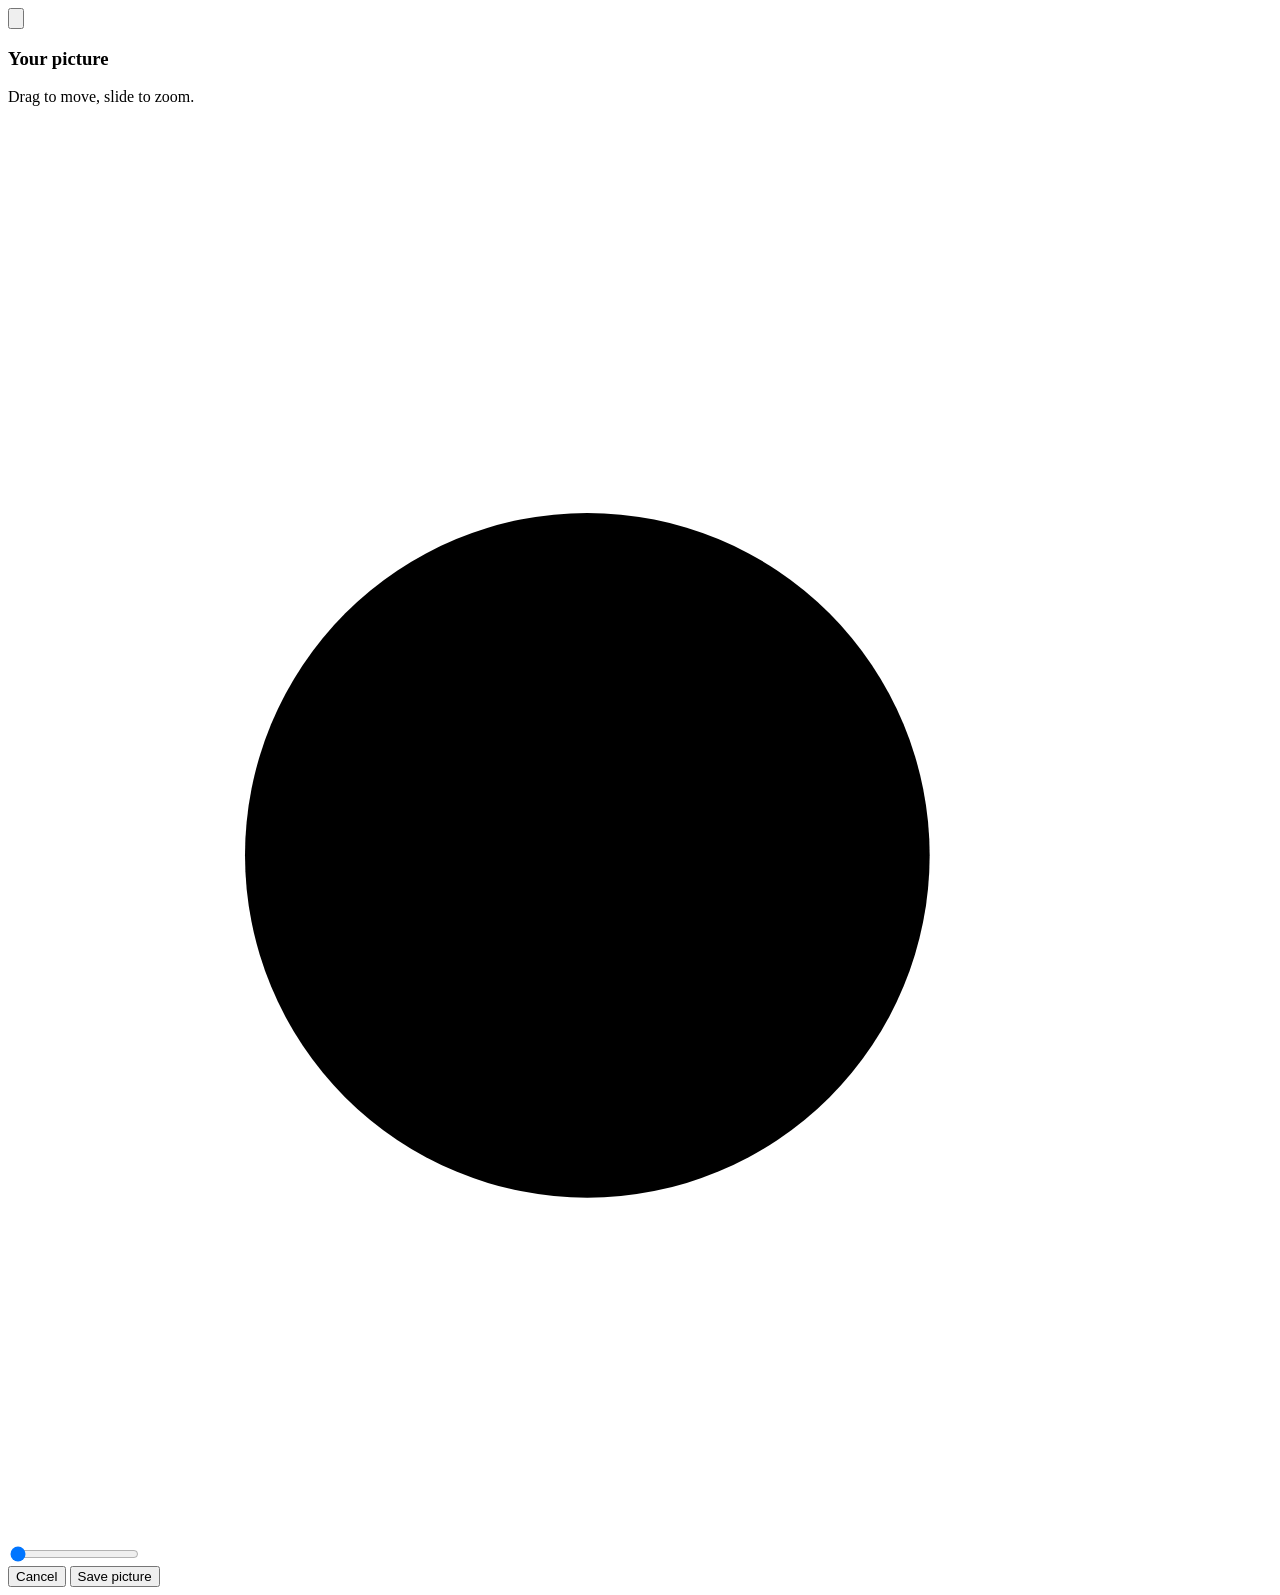
==== commit ca5fd7c9: "Add files via upload" ====
--- a/002 index.html
+++ b/002 index.html
@@ -1,4 +1,5 @@
 <!doctype html>
+<!-- 002 · index.html · upload as index.html -->
 <html lang="en" data-theme="light">
 <head>
 <meta charset="utf-8">
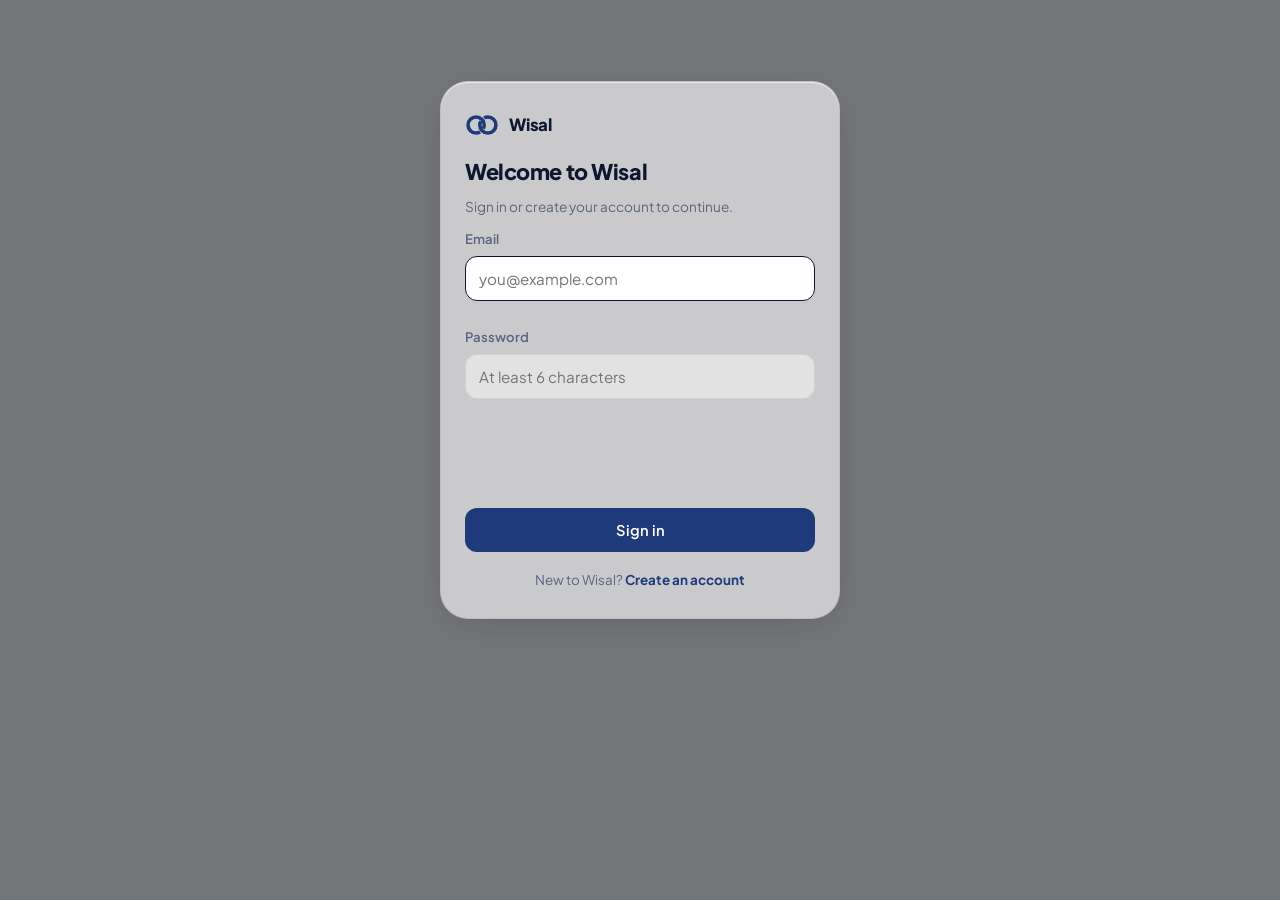
==== commit a3ab7059: "Add files via upload" ====
--- a/002 index.html
+++ b/002 index.html
@@ -6,7 +6,7 @@
 <meta name="viewport" content="width=device-width, initial-scale=1, viewport-fit=cover">
 <meta name="theme-color" content="#F3F5FA" media="(prefers-color-scheme: light)">
 <meta name="theme-color" content="#0A0E1A" media="(prefers-color-scheme: dark)">
-<link rel="manifest" href="./manifest.json">
+<link rel="manifest" href="/005%20manifest.json">
 <meta name="color-scheme" content="light dark">
 <meta name="mobile-web-app-capable" content="yes">
 <meta name="apple-mobile-web-app-capable" content="yes">
@@ -20,7 +20,7 @@
 <link rel="preconnect" href="https://fonts.googleapis.com">
 <link rel="preconnect" href="https://fonts.gstatic.com" crossorigin>
 <link href="https://fonts.googleapis.com/css2?family=Plus+Jakarta+Sans:wght@400;500;600;700;800&family=IBM+Plex+Mono:wght@400;500;600&display=swap" rel="stylesheet">
-<link rel="stylesheet" href="/styles.css">
+<link rel="stylesheet" href="/003%20styles.css">
 </head>
 <body>
 <div class="app" id="app" style="display:none">
@@ -884,14 +884,14 @@
 <section class="set__card reveal" data-pane="plan" style="animation-delay:.13s">
 <h2 class="set__h">Your plan</h2>
 <p class="set__p">You are on <strong id="setPlanName">Wisal Free</strong>. See what Plus adds and how to pay from Bangladesh.</p>
-<a class="legal__link" href="/pricing.html" target="_blank" rel="noopener"><span class="legal__link__ic"><svg class="ico" viewBox="0 0 24 24"><path d="M12 3l2.4 5.4L20 9l-4 3.9 1 5.6L12 16l-5 2.5 1-5.6L4 9l5.6-.6z"/></svg></span>Plans &amp; pricing</a>
+<a class="legal__link" href="/007%20pricing.html" target="_blank" rel="noopener"><span class="legal__link__ic"><svg class="ico" viewBox="0 0 24 24"><path d="M12 3l2.4 5.4L20 9l-4 3.9 1 5.6L12 16l-5 2.5 1-5.6L4 9l5.6-.6z"/></svg></span>Plans &amp; pricing</a>
 </section>
 
 <section class="set__card reveal" data-pane="legal" style="animation-delay:.14s">
  <h2 class="set__h">Privacy &amp; Terms</h2>
  <div class="legal">
 <p class="set__p" style="margin-bottom:14px">Your family’s life belongs to your family. Wisal keeps your data on this device first, has no ads and no trackers, and never sells anything about you.</p>
-<a class="legal__link" href="/privacy.html" target="_blank" rel="noopener"><span class="legal__link__ic"><svg class="ico" viewBox="0 0 24 24"><path d="M12 3.5 5 6.2v5c0 4.3 3 8.1 7 9.3 4-1.2 7-5 7-9.3v-5L12 3.5Z"/><path d="M9.3 12.2 11.3 14l3.6-3.8"/></svg></span><span class="legal__link__tx"><span class="legal__link__t">Full Privacy Policy</span><span class="legal__link__s">What we store, who it goes to, how to erase it</span></span><svg class="ico legal__link__ch" viewBox="0 0 24 24"><path d="M7 17 17 7M9 7h8v8"/></svg></a>
+<a class="legal__link" href="/006%20privacy.html" target="_blank" rel="noopener"><span class="legal__link__ic"><svg class="ico" viewBox="0 0 24 24"><path d="M12 3.5 5 6.2v5c0 4.3 3 8.1 7 9.3 4-1.2 7-5 7-9.3v-5L12 3.5Z"/><path d="M9.3 12.2 11.3 14l3.6-3.8"/></svg></span><span class="legal__link__tx"><span class="legal__link__t">Full Privacy Policy</span><span class="legal__link__s">What we store, who it goes to, how to erase it</span></span><svg class="ico legal__link__ch" viewBox="0 0 24 24"><path d="M7 17 17 7M9 7h8v8"/></svg></a>
 <p class="legal__meta" style="margin-top:14px">Questions? Reach the maker of Wisal at <a class="legal__a" href="mailto:hamzamuhammad.trd@gmail.com">hamzamuhammad.trd@gmail.com</a>.</p>
 </div>
  </section>
@@ -1020,6 +1020,6 @@
 
 <script src="https://cdn.jsdelivr.net/npm/@supabase/supabase-js@2"></script>
 <script src="https://challenges.cloudflare.com/turnstile/v0/api.js?onload=onloadTurnstileCallback" async defer></script>
-<script src="/app.js"></script>
+<script src="/001%20app.js"></script>
 </body>
 </html>
